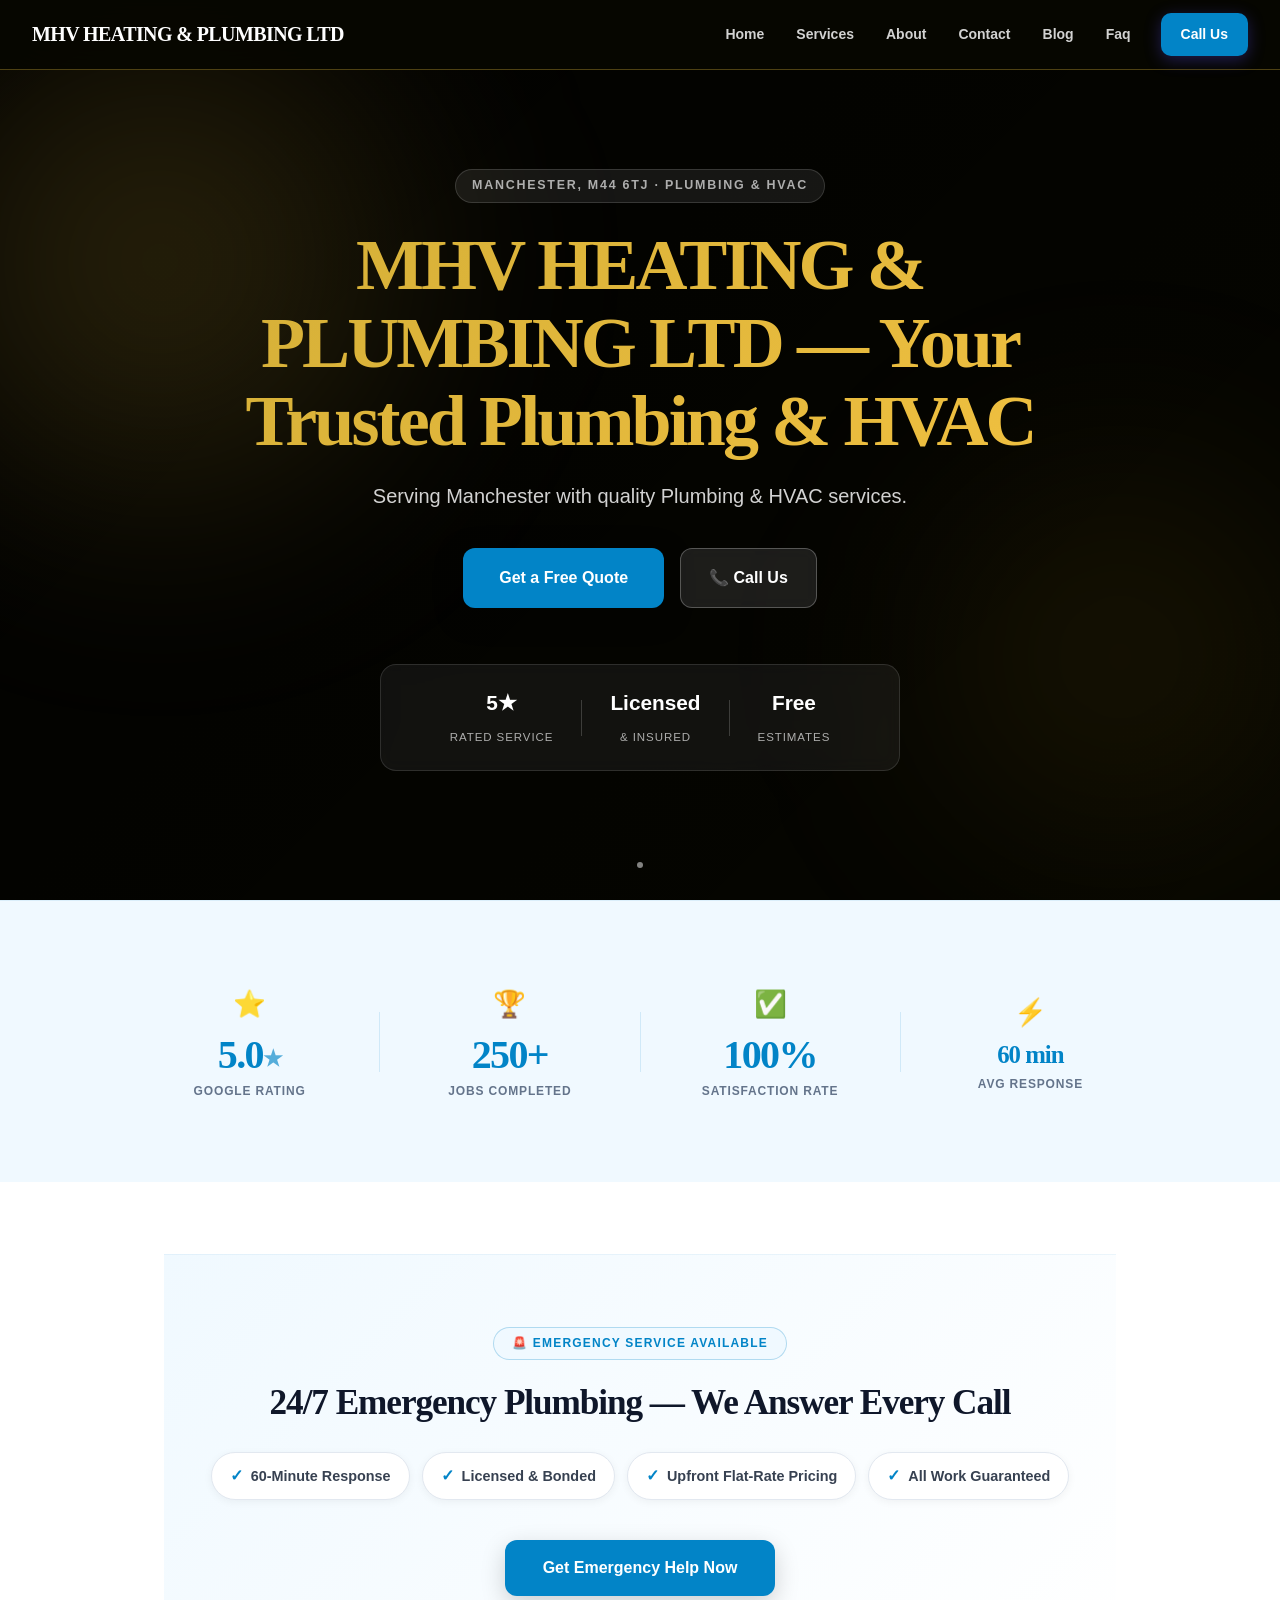
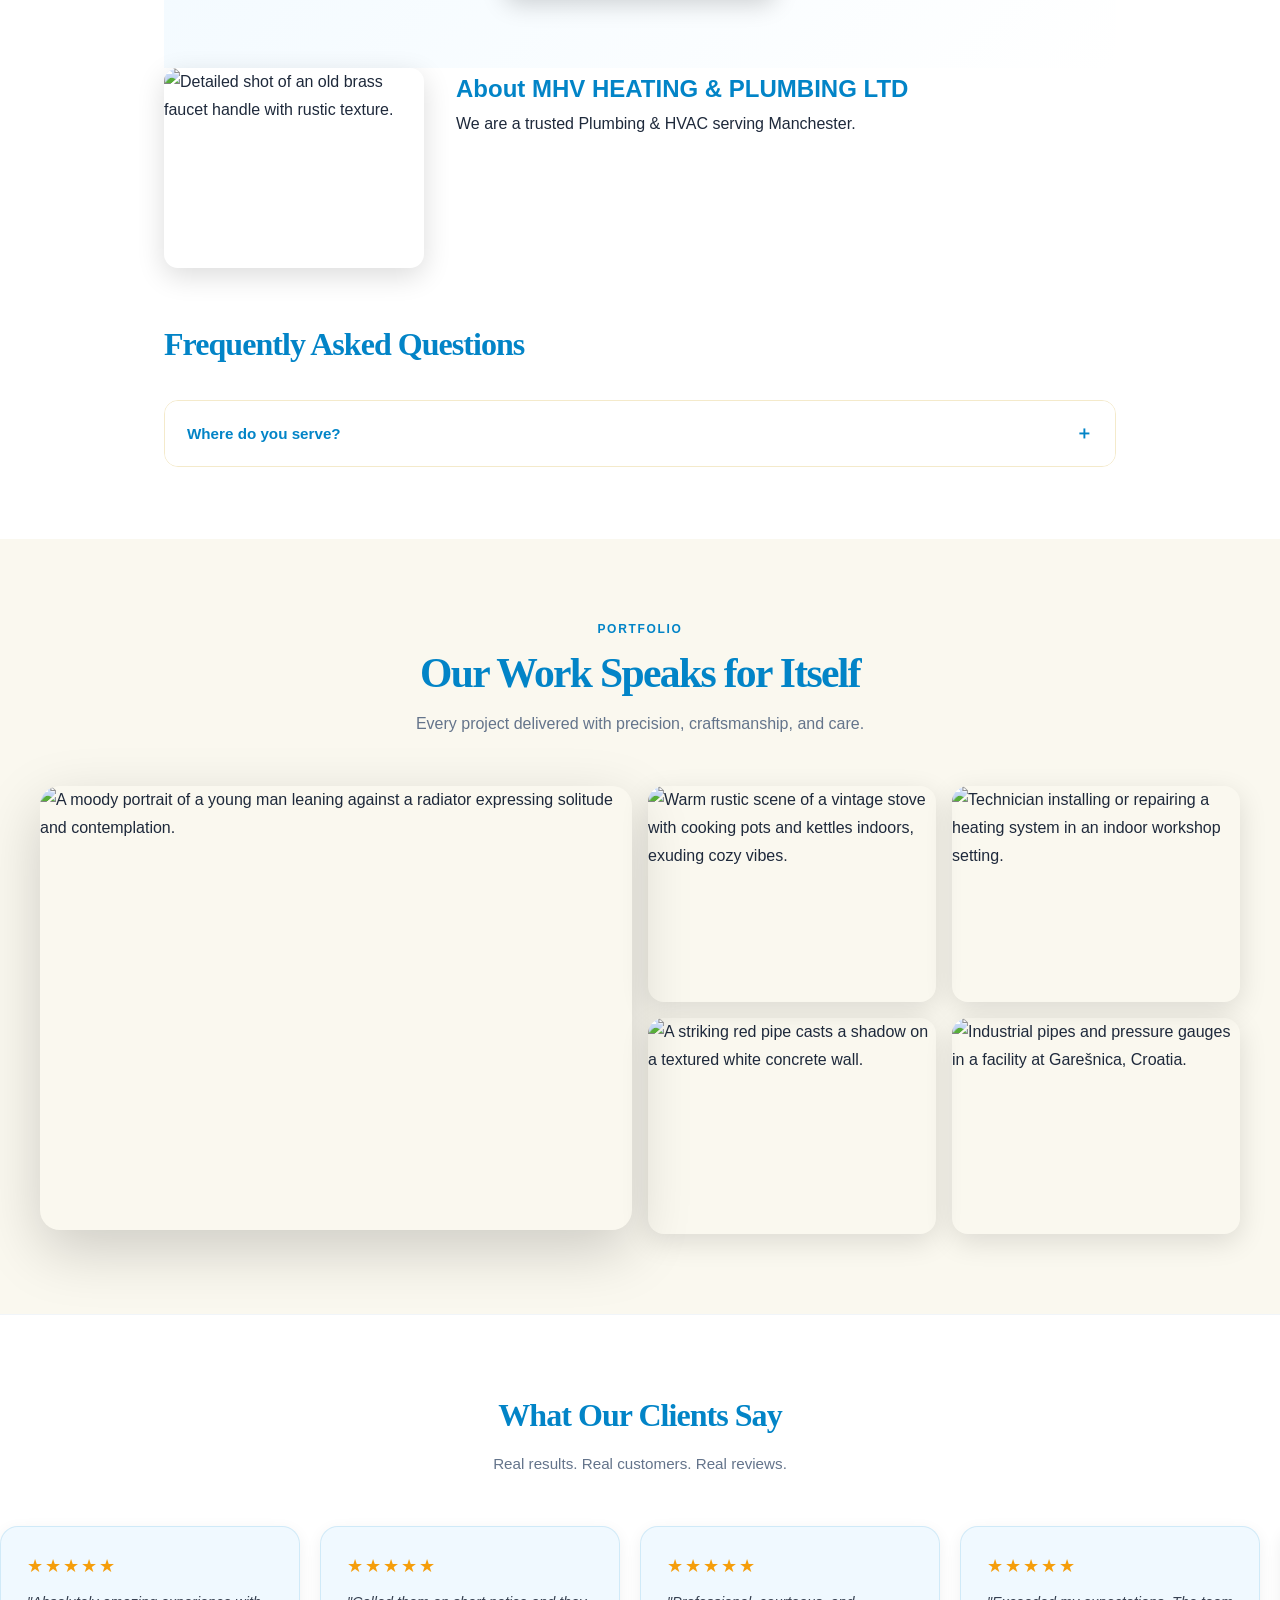
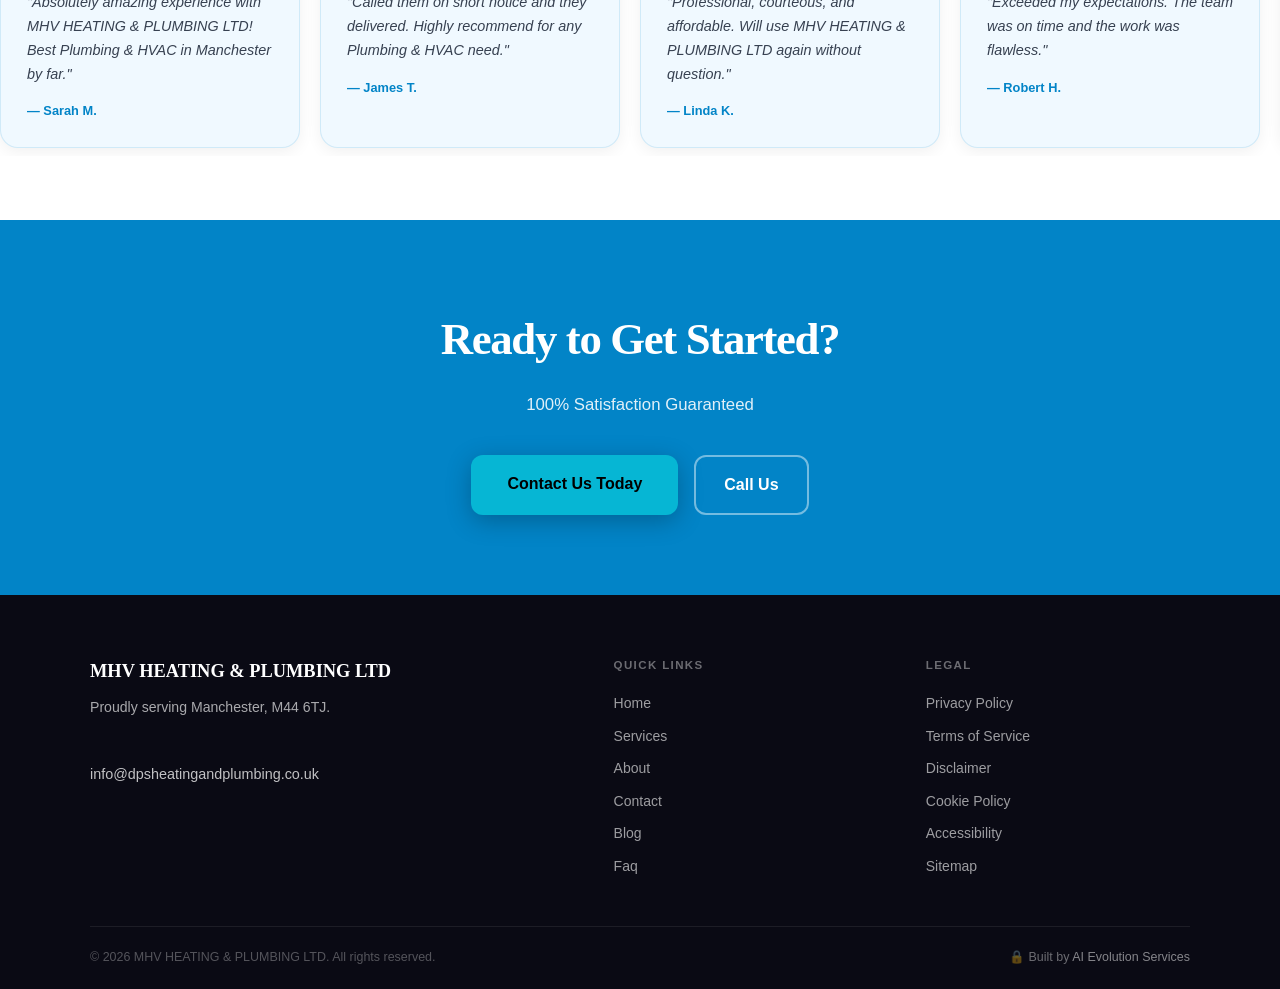
==== index.html @ 5cc23cae "Initial site deployment — Hidden Location Gaps AI Agent" ====
<!DOCTYPE html>
<html lang="en">
<head>
<meta charset="UTF-8">
<meta name="viewport" content="width=device-width, initial-scale=1.0">
<title>MHV HEATING & PLUMBING LTD — Plumbing & HVAC in Manchester</title>
<meta name="description" content="Professional Plumbing & HVAC services in Manchester. Call  today.">
<meta property="og:title" content="MHV HEATING & PLUMBING LTD — Plumbing & HVAC in Manchester">
<meta property="og:description" content="Professional Plumbing & HVAC services in Manchester. Call  today.">
<meta property="og:type" content="website">
<meta property="og:image" content="https://images.pexels.com/photos/6419128/pexels-photo-6419128.jpeg?auto=compress&cs=tinysrgb&dpr=2&h=650&w=940">
<meta name="twitter:card" content="summary_large_image">
<link rel="canonical" href="/index.html">
<meta http-equiv="X-Content-Type-Options" content="nosniff">
<meta http-equiv="X-Frame-Options" content="DENY">
<meta http-equiv="Content-Security-Policy" content="default-src 'self'; script-src 'self' 'unsafe-inline' https://www.googletagmanager.com https://maps.googleapis.com https://cdn.jsdelivr.net https://unpkg.com https://cdnjs.cloudflare.com; style-src 'self' 'unsafe-inline' https://fonts.googleapis.com https://unpkg.com; font-src 'self' https://fonts.gstatic.com; img-src 'self' data: https:; connect-src 'self'; frame-ancestors 'none';">
<meta name="referrer" content="strict-origin-when-cross-origin">
<script type="application/ld+json">{
  "@context": "https://schema.org",
  "@type": "LocalBusiness",
  "name": "MHV HEATING & PLUMBING LTD",
  "telephone": "",
  "email": "info@dpsheatingandplumbing.co.uk",
  "url": "",
  "address": {
    "@type": "PostalAddress",
    "addressLocality": "Manchester",
    "addressRegion": "M44 6TJ",
    "addressCountry": "US"
  },
  "mainEntity": [
    {
      "@type": "Question",
      "name": "Where do you serve?",
      "acceptedAnswer": {
        "@type": "Answer",
        "text": "We serve Manchester and surrounding areas."
      }
    }
  ]
}</script>
<link rel="preconnect" href="https://fonts.googleapis.com">
<link rel="preconnect" href="https://fonts.gstatic.com" crossorigin>
<link href="https://fonts.googleapis.com/css2?family=Playfair+Display:ital,wght@0,700;0,800;0,900;1,700&family=Lato:wght@300;400;700&display=swap" rel="stylesheet">
<link href="https://unpkg.com/aos@2.3.4/dist/aos.css" rel="stylesheet" crossorigin="anonymous">
<link rel="stylesheet" href="style.css">
</head>
<body>
<script src="cookie-consent.js" defer></script>

<!-- ══ NAV ══ -->
<nav class="site-nav" id="siteNav" style="--nav-bg:rgba(7,7,0,0.92);--nav-border:rgba(212,175,55,0.35);">
  <a href="index.html" class="nav-brand">MHV HEATING & PLUMBING LTD</a>
  <div class="nav-links" id="navLinks"><a href="index.html" class="nav-link">Home</a><a href="services.html" class="nav-link">Services</a><a href="about.html" class="nav-link">About</a><a href="contact.html" class="nav-link">Contact</a><a href="blog.html" class="nav-link">Blog</a><a href="faq.html" class="nav-link">Faq</a></div>
  <a href="tel:" class="nav-cta">Call Us</a>
  <button class="nav-hamburger" id="navHamburger" aria-label="Menu">
    <span></span><span></span><span></span>
  </button>
</nav>

<!-- ══ HERO ══ -->
<section class="site-hero" id="heroSection" style="background:linear-gradient(135deg,rgba(0,0,0,0.82) 0%,rgba(0,0,0,0.55) 45%,rgba(0,0,0,0.18) 100%),url('https://images.pexels.com/photos/6419128/pexels-photo-6419128.jpeg?auto=compress&cs=tinysrgb&dpr=2&h=650&w=940') center/cover no-repeat fixed,#070700;">
  <div class="hero-blob b1" style="background:radial-gradient(circle,rgba(212,175,55,0.22) 0%,transparent 70%);"></div><div class="hero-blob b2" style="background:radial-gradient(circle,rgba(180,140,20,0.13) 0%,transparent 70%);"></div>
  <div class="hero-inner">
    <div class="hero-eyebrow" data-anim="eyebrow">Manchester, M44 6TJ · Plumbing & HVAC</div>
    <h1 class="hero-h1" data-anim="h1" style="background:linear-gradient(135deg,#d4af37,#f0c040);-webkit-background-clip:text;-webkit-text-fill-color:transparent;background-clip:text;">MHV HEATING & PLUMBING LTD — Your Trusted Plumbing & HVAC</h1>
    <p class="hero-sub" data-anim="sub">Serving Manchester with quality Plumbing & HVAC services.</p>
    <div class="hero-actions" data-anim="actions">
      <a href="contact.html" class="btn-hero-primary" style="background:#0284c7;">Get a Free Quote</a>
      <a href="tel:" class="btn-hero-ghost">📞 Call Us</a>
    </div>
    <div class="hero-trust" data-anim="trust">
      <div class="trust-item"><strong>5★</strong><span>Rated Service</span></div>
      <div class="trust-sep"></div>
      <div class="trust-item"><strong>Licensed</strong><span>&amp; Insured</span></div>
      <div class="trust-sep"></div>
      <div class="trust-item"><strong>Free</strong><span>Estimates</span></div>
    </div>
  </div>
  <div class="hero-scroll-cue"><div class="scroll-dot"></div></div>
</section>

<section class="stats-strip" data-aos="fade-up">
  <div class="stats-inner">
    <div class="stat-card" data-aos="zoom-in" data-aos-delay="0">
      <div class="stat-icon">⭐</div>
      <div class="stat-num">5.0<span style="font-size:.55em;vertical-align:middle;opacity:.65;">★</span></div>
      <div class="stat-label">Google Rating</div>
    </div>
    <div class="stat-divider"></div>
    <div class="stat-card" data-aos="zoom-in" data-aos-delay="100">
      <div class="stat-icon">🏆</div>
      <div class="stat-num stat-count-up" data-count="250" data-suffix="+">250+</div>
      <div class="stat-label">Jobs Completed</div>
    </div>
    <div class="stat-divider"></div>
    <div class="stat-card" data-aos="zoom-in" data-aos-delay="200">
      <div class="stat-icon">✅</div>
      <div class="stat-num">100%</div>
      <div class="stat-label">Satisfaction Rate</div>
    </div>
    <div class="stat-divider"></div>
    <div class="stat-card" data-aos="zoom-in" data-aos-delay="300">
      <div class="stat-icon">⚡</div>
      <div class="stat-num stat-compact">60 min</div>
      <div class="stat-label">Avg Response</div>
    </div>
  </div>
</section>

<!-- ══ MAIN ══ -->
<main class="page-main">
  <section class="callout-emergency" data-aos="fade-up">
  <div class="callout-inner">
    <div class="callout-badge" style="color:#0284c7;border-color:#0284c744;background:#f0f9ff;">🚨 Emergency Service Available</div>
    <h2 class="callout-h2">24/7 Emergency Plumbing — We Answer Every Call</h2>
    <div class="callout-items"><div class="callout-item"><span class="callout-check" style="color:#0284c7;">✓</span>60-Minute Response</div><div class="callout-item"><span class="callout-check" style="color:#0284c7;">✓</span>Licensed & Bonded</div><div class="callout-item"><span class="callout-check" style="color:#0284c7;">✓</span>Upfront Flat-Rate Pricing</div><div class="callout-item"><span class="callout-check" style="color:#0284c7;">✓</span>All Work Guaranteed</div></div>
    <a href="contact.html" class="callout-cta" style="background:#0284c7;">Get Emergency Help Now</a>
  </div>
</section>
  
  <div data-aos="fade-up" data-aos-delay="60"><div class="hp-text-img-wrap"><img src="https://images.pexels.com/photos/33585897/pexels-photo-33585897.jpeg?auto=compress&cs=tinysrgb&h=650&w=940" alt="Detailed shot of an old brass faucet handle with rustic texture." loading="lazy" class="hp-side-img"><div><h2 style="color:#0284c7;">About MHV HEATING & PLUMBING LTD</h2><p>We are a trusted Plumbing & HVAC serving Manchester.</p></div></div>
</div>
  <section class="faq-section" data-aos="fade-up"><h2 class="faq-h2" style="color:#0284c7;">Frequently Asked Questions</h2><div class="faq-list"><details class="faq-item"><summary class="faq-q" style="color:#0284c7;">Where do you serve?</summary><div class="faq-a">We serve Manchester and surrounding areas.</div></details></div></section>
</main>

<section class="hp-gallery-section" data-aos="fade-up">
  <div class="hp-gallery-header">
    <div class="hp-gallery-tag" style="color:#0284c7;">Portfolio</div>
    <h2 class="hp-gallery-h2" style="color:#0284c7;">Our Work Speaks for Itself</h2>
    <p class="hp-gallery-sub">Every project delivered with precision, craftsmanship, and care.</p>
  </div>
  <div class="hp-bento-grid">
    <div class="hp-bento-feature" data-aos="fade-right"><img src="https://images.pexels.com/photos/8795623/pexels-photo-8795623.jpeg?auto=compress&cs=tinysrgb&dpr=2&h=650&w=940" alt="A moody portrait of a young man leaning against a radiator expressing solitude and contemplation." loading="lazy"><div class="hp-bento-cap">A moody portrait of a young man leaning against a radiator expressing solitude and contemplation.</div></div>
    <div class="hp-bento-thumbs">
      <div class="hp-bento-thumb" data-aos="fade-up"><img src="https://images.pexels.com/photos/36163645/pexels-photo-36163645.jpeg?auto=compress&cs=tinysrgb&dpr=2&h=650&w=940" alt="Warm rustic scene of a vintage stove with cooking pots and kettles indoors, exuding cozy vibes." loading="lazy"><div class="hp-bento-cap">Warm rustic scene of a vintage stove with cooking pots and kettles indoors, exuding cozy vibes.</div></div><div class="hp-bento-thumb" data-aos="fade-up"><img src="https://images.pexels.com/photos/34938439/pexels-photo-34938439.jpeg?auto=compress&cs=tinysrgb&dpr=2&h=650&w=940" alt="Technician installing or repairing a heating system in an indoor workshop setting." loading="lazy"><div class="hp-bento-cap">Technician installing or repairing a heating system in an indoor workshop setting.</div></div><div class="hp-bento-thumb" data-aos="fade-up"><img src="https://images.pexels.com/photos/14714868/pexels-photo-14714868.jpeg?auto=compress&cs=tinysrgb&dpr=2&h=650&w=940" alt="A striking red pipe casts a shadow on a textured white concrete wall." loading="lazy"><div class="hp-bento-cap">A striking red pipe casts a shadow on a textured white concrete wall.</div></div><div class="hp-bento-thumb" data-aos="fade-up"><img src="https://images.pexels.com/photos/19841125/pexels-photo-19841125.jpeg?auto=compress&cs=tinysrgb&dpr=2&h=650&w=940" alt="Industrial pipes and pressure gauges in a facility at Garešnica, Croatia." loading="lazy"><div class="hp-bento-cap">Industrial pipes and pressure gauges in a facility at Garešnica, Croatia.</div></div>
    </div>
  </div>
</section>

<section class="reviews-marquee-section" data-aos="fade-up">
  <div class="reviews-header">
    <h2 class="reviews-h2" style="color:#0284c7;">What Our Clients Say</h2>
    <p class="reviews-sub">Real results. Real customers. Real reviews.</p>
  </div>
  <div class="reviews-track-wrap">
    <div class="reviews-track"><div class="review-card"><div class="review-stars">★★★★★</div><p class="review-text">"Absolutely amazing experience with MHV HEATING & PLUMBING LTD! Best Plumbing & HVAC in Manchester by far."</p><div class="review-author">— Sarah M.</div></div><div class="review-card"><div class="review-stars">★★★★★</div><p class="review-text">"Called them on short notice and they delivered. Highly recommend for any Plumbing & HVAC need."</p><div class="review-author">— James T.</div></div><div class="review-card"><div class="review-stars">★★★★★</div><p class="review-text">"Professional, courteous, and affordable. Will use MHV HEATING & PLUMBING LTD again without question."</p><div class="review-author">— Linda K.</div></div><div class="review-card"><div class="review-stars">★★★★★</div><p class="review-text">"Exceeded my expectations. The team was on time and the work was flawless."</p><div class="review-author">— Robert H.</div></div><div class="review-card"><div class="review-stars">★★★★★</div><p class="review-text">"Best Plumbing & HVAC in Manchester. Fast, clean, and honest pricing every single time."</p><div class="review-author">— Maria G.</div></div><div class="review-card"><div class="review-stars">★★★★★</div><p class="review-text">"I've tried others but MHV HEATING & PLUMBING LTD is on another level. Five stars every time."</p><div class="review-author">— David W.</div></div><div class="review-card"><div class="review-stars">★★★★★</div><p class="review-text">"Absolutely amazing experience with MHV HEATING & PLUMBING LTD! Best Plumbing & HVAC in Manchester by far."</p><div class="review-author">— Sarah M.</div></div><div class="review-card"><div class="review-stars">★★★★★</div><p class="review-text">"Called them on short notice and they delivered. Highly recommend for any Plumbing & HVAC need."</p><div class="review-author">— James T.</div></div><div class="review-card"><div class="review-stars">★★★★★</div><p class="review-text">"Professional, courteous, and affordable. Will use MHV HEATING & PLUMBING LTD again without question."</p><div class="review-author">— Linda K.</div></div><div class="review-card"><div class="review-stars">★★★★★</div><p class="review-text">"Exceeded my expectations. The team was on time and the work was flawless."</p><div class="review-author">— Robert H.</div></div><div class="review-card"><div class="review-stars">★★★★★</div><p class="review-text">"Best Plumbing & HVAC in Manchester. Fast, clean, and honest pricing every single time."</p><div class="review-author">— Maria G.</div></div><div class="review-card"><div class="review-stars">★★★★★</div><p class="review-text">"I've tried others but MHV HEATING & PLUMBING LTD is on another level. Five stars every time."</p><div class="review-author">— David W.</div></div></div>
  </div>
</section>

<!-- ══ CTA ══ -->
<section class="cta-strip" data-aos="fade-up" style="background:#0284c7;">
  <div class="cta-inner">
    <h2 class="cta-h2">Ready to Get Started?</h2>
    <p class="cta-sub">100% Satisfaction Guaranteed</p>
    <div class="cta-acts">
      <a href="contact.html" class="btn-cta-primary" style="background:#06b6d4;color:#000;">Contact Us Today</a>
      <a href="tel:" class="btn-cta-ghost">Call Us</a>
    </div>
  </div>
</section>

<!-- ══ FOOTER ══ -->
<footer class="site-footer">
  <div class="footer-grid">
    <div class="footer-col">
      <div class="footer-brand">MHV HEATING & PLUMBING LTD</div>
      <p class="footer-tagline">Proudly serving Manchester, M44 6TJ.</p>
      <a href="tel:" class="footer-contact"></a>
      <br><a href='mailto:info@dpsheatingandplumbing.co.uk' class='footer-contact'>info@dpsheatingandplumbing.co.uk</a>
    </div>
    <div class="footer-col">
      <div class="footer-col-head">Quick Links</div>
      <div class="footer-links"><a href="index.html" class="footer-link">Home</a><a href="services.html" class="footer-link">Services</a><a href="about.html" class="footer-link">About</a><a href="contact.html" class="footer-link">Contact</a><a href="blog.html" class="footer-link">Blog</a><a href="faq.html" class="footer-link">Faq</a></div>
    </div>
    <div class="footer-col">
      <div class="footer-col-head">Legal</div>
      <div class="footer-links">
        <a href="privacy-policy.html" class="footer-link">Privacy Policy</a>
        <a href="terms.html" class="footer-link">Terms of Service</a>
        <a href="disclaimer.html" class="footer-link">Disclaimer</a>
        <a href="cookies.html" class="footer-link">Cookie Policy</a>
        <a href="accessibility.html" class="footer-link">Accessibility</a>
        <a href="sitemap-page.html" class="footer-link">Sitemap</a>
      </div>
    </div>
  </div>
  <div class="footer-bottom">
    <span>&copy; 2026 MHV HEATING & PLUMBING LTD. All rights reserved.</span>
    <span class="footer-badge">🔒 Built by <a href="https://aievolutionservices.com" target="_blank" rel="noopener" class="footer-badge-link">AI Evolution Services</a></span>
  </div>
</footer>


<div id="hp-lightbox" class="lb-overlay" role="dialog" aria-modal="true" aria-label="Image viewer" aria-hidden="true" style="display:none;"><button class="lb-close" id="lbClose" aria-label="Close">&times;</button><button class="lb-nav lb-prev" id="lbPrev" aria-label="Previous image">&#10094;</button><div class="lb-content"><img id="lbImg" src="" alt="" class="lb-img"><p id="lbCaption" class="lb-caption"></p></div><button class="lb-nav lb-next" id="lbNext" aria-label="Next image">&#10095;</button></div>

<!-- ══ SCRIPTS ══ -->

<script src="https://cdn.jsdelivr.net/npm/gsap@3.12.5/dist/gsap.min.js" crossorigin="anonymous"></script>
<script src="https://cdn.jsdelivr.net/npm/gsap@3.12.5/dist/ScrollTrigger.min.js" crossorigin="anonymous"></script>
<script src="https://unpkg.com/lenis@1.3.3/dist/lenis.min.js" crossorigin="anonymous"></script>
<script src="https://unpkg.com/aos@2.3.4/dist/aos.js" crossorigin="anonymous"></script>
<script>
  /* AOS */
  AOS.init({duration:900,once:true,offset:60});
  /* Lenis smooth scroll */
  if(typeof Lenis!=="undefined"){
    const _lenis=new Lenis({lerp:0.085});
    gsap.ticker.add(t=>_lenis.raf(t*1000));
    gsap.ticker.lagSmoothing(0);
  }
  /* GSAP hero entrance */
  gsap.registerPlugin(ScrollTrigger);
  gsap.timeline({defaults:{ease:"power3.out"}})
    .from('[data-anim="eyebrow"]',{y:24,opacity:0,duration:0.7,delay:0.15})
    .from('[data-anim="h1"]',    {y:56,opacity:0,duration:1.0},"-=0.4")
    .from('[data-anim="sub"]',   {y:32,opacity:0,duration:0.8},"-=0.5")
    .from('[data-anim="actions"]',{y:24,opacity:0,duration:0.6},"-=0.4")
    .from('[data-anim="trust"]', {y:20,opacity:0,duration:0.5},"-=0.3");
  /* Nav scroll glow */
  const _nav=document.getElementById("siteNav");
  const _ns=()=>_nav?.classList.toggle("nav-scrolled",scrollY>50);
  window.addEventListener("scroll",_ns,{passive:true});_ns();
  /* Hamburger */
  document.getElementById("navHamburger")?.addEventListener("click",()=>
    document.getElementById("navLinks")?.classList.toggle("nav-open"));
  /* Vanta */
  // no Vanta on this theme
  
  /* Count-up animation — fires once when stat enters viewport */
  (function(){
    var els=document.querySelectorAll('.stat-count-up[data-count]');
    if(!els.length)return;
    var dur=1800;
    var obs=new IntersectionObserver(function(entries){
      entries.forEach(function(e){
        if(!e.isIntersecting)return;
        obs.unobserve(e.target);
        var el=e.target,target=+el.dataset.count,suffix=el.dataset.suffix||'';
        var start=performance.now();
        function tick(now){
          var prog=Math.min((now-start)/dur,1);
          var ease=1-Math.pow(1-prog,3);
          el.textContent=Math.round(target*ease)+suffix;
          if(prog<1)requestAnimationFrame(tick);
        }
        requestAnimationFrame(tick);
      });
    },{threshold:0.4});
    els.forEach(function(el){obs.observe(el);});
  })();

  /* Lightbox — opens on gallery image click */
  (function(){
    var lb=document.getElementById('hp-lightbox');
    if(!lb)return;
    var lbImg=document.getElementById('lbImg');
    var lbCap=document.getElementById('lbCaption');
    var imgs=[],cur=0;
    function show(){
      lbImg.src=imgs[cur].src;
      lbImg.alt=imgs[cur].alt||'';
      lbCap.textContent=imgs[cur].alt||'';
      lb.setAttribute('aria-hidden','false');
      lb.style.display='flex';
      document.body.style.overflow='hidden';
    }
    function close(){
      lb.setAttribute('aria-hidden','true');
      lb.style.display='none';
      document.body.style.overflow='';
    }
    document.getElementById('lbClose').addEventListener('click',close);
    document.getElementById('lbPrev').addEventListener('click',function(){cur=(cur-1+imgs.length)%imgs.length;show();});
    document.getElementById('lbNext').addEventListener('click',function(){cur=(cur+1)%imgs.length;show();});
    lb.addEventListener('click',function(e){if(e.target===lb)close();});
    document.addEventListener('keydown',function(e){
      if(!lb.style.display||lb.style.display==='none')return;
      if(e.key==='Escape')close();
      if(e.key==='ArrowLeft'){cur=(cur-1+imgs.length)%imgs.length;show();}
      if(e.key==='ArrowRight'){cur=(cur+1)%imgs.length;show();}
    });
    var galleryImgs=[].slice.call(document.querySelectorAll('.hp-bento-feature img,.hp-bento-thumb img'));
    galleryImgs.forEach(function(img,i){
      img.style.cursor='zoom-in';
      img.addEventListener('click',function(){imgs=galleryImgs;cur=i;show();});
    });
  })();

</script>
</body>
</html>
---- style.css ----
/* ═══ Premium Site CSS — Hidden Location Gaps AI Agent by AI Evolution Services ═══ */
*,*::before,*::after{box-sizing:border-box;margin:0;padding:0;}

body{
  font-family:'Lato', sans-serif;
  color:#1e293b;
  background:#ffffff;
  line-height:1.75;
  -webkit-font-smoothing:antialiased;
}

/* ── NAV ── */
.site-nav{
  position:fixed;top:0;left:0;right:0;z-index:1000;
  display:flex;align-items:center;gap:0;
  padding:0 32px;height:70px;
  background:rgba(7,7,0,0.92);
  backdrop-filter:blur(18px);-webkit-backdrop-filter:blur(18px);
  border-bottom:1px solid rgba(212,175,55,0.35);
  transition:background .3s,box-shadow .3s;
}
.site-nav.nav-scrolled{
  background:rgba(0,0,0,0.92);
  box-shadow:0 4px 32px rgba(0,0,0,0.4);
}
.nav-brand{
  font-family:'Playfair Display', Georgia, serif;font-size:1.25rem;font-weight:900;
  color:#fff;text-decoration:none;white-space:nowrap;
  letter-spacing:-0.03em;
}
.nav-links{
  display:flex;gap:4px;margin-left:auto;
}
.nav-link{
  color:rgba(255,255,255,0.82);text-decoration:none;
  font-weight:600;font-size:0.875rem;
  padding:7px 14px;border-radius:8px;
  transition:background .18s,color .18s;
}
.nav-link:hover{color:#fff;background:rgba(255,255,255,0.1);}
.nav-cta{
  margin-left:16px;padding:9px 20px;
  background:#0284c7;color:#fff;
  border-radius:10px;font-weight:700;font-size:0.875rem;
  text-decoration:none;white-space:nowrap;
  transition:opacity .18s,transform .18s;
  box-shadow:0 4px 16px rgba(79,70,229,0.35);
}
.nav-cta:hover{opacity:.88;transform:translateY(-1px);}
.nav-hamburger{
  display:none;flex-direction:column;gap:5px;cursor:pointer;
  background:none;border:none;padding:6px;margin-left:12px;
}
.nav-hamburger span{
  display:block;width:22px;height:2px;
  background:rgba(255,255,255,0.85);border-radius:2px;
  transition:transform .25s;
}

/* ── HERO ── */
.site-hero{
  position:relative;min-height:100vh;
  display:flex;align-items:center;justify-content:center;
  text-align:center;color:#fff;overflow:hidden;
  padding:100px 24px 60px;
}
.hero-blob{
  position:absolute;border-radius:50%;
  filter:blur(90px);pointer-events:none;
  animation:blobFloat 10s ease-in-out infinite alternate;
}
.hero-blob.b1{width:55vw;height:55vw;top:-10%;left:-15%;animation-delay:0s;}
.hero-blob.b2{width:45vw;height:45vw;bottom:-5%;right:-10%;animation-delay:-5s;}
@keyframes blobFloat{from{transform:translate(0,0) scale(1);}to{transform:translate(4%,6%) scale(1.08);}}
.hero-inner{
  position:relative;z-index:2;max-width:860px;width:100%;
}
.hero-eyebrow{
  display:inline-block;
  font-size:0.78rem;font-weight:700;letter-spacing:0.14em;text-transform:uppercase;
  color:rgba(255,255,255,0.65);
  background:rgba(255,255,255,0.08);
  border:1px solid rgba(255,255,255,0.14);
  border-radius:100px;padding:5px 16px;margin-bottom:24px;
}
.hero-h1{
  font-family:'Playfair Display', Georgia, serif;
  font-size:clamp(2.4rem,6vw,4.5rem);
  font-weight:900;line-height:1.08;
  letter-spacing:-0.04em;margin-bottom:20px;
}
.hero-sub{
  font-size:clamp(1rem,2vw,1.25rem);
  opacity:.82;max-width:600px;margin:0 auto 36px;line-height:1.6;
}
.hero-actions{display:flex;gap:16px;justify-content:center;flex-wrap:wrap;margin-bottom:56px;}
.btn-hero-primary{
  display:inline-flex;align-items:center;gap:8px;
  padding:15px 36px;border-radius:12px;
  font-weight:700;font-size:1rem;text-decoration:none;color:#fff;
  box-shadow:0 8px 28px rgba(0,0,0,0.35);
  transition:transform .18s,box-shadow .18s;
}
.btn-hero-primary:hover{transform:translateY(-2px);box-shadow:0 14px 36px rgba(0,0,0,0.45);}
.btn-hero-ghost{
  display:inline-flex;align-items:center;gap:8px;
  padding:15px 28px;border-radius:12px;
  font-weight:600;font-size:1rem;text-decoration:none;
  color:#fff;
  background:rgba(255,255,255,0.1);
  border:1.5px solid rgba(255,255,255,0.25);
  backdrop-filter:blur(8px);
  transition:background .18s,transform .18s;
}
.btn-hero-ghost:hover{background:rgba(255,255,255,0.18);transform:translateY(-2px);}

/* ── TRUST STRIP ── */
.hero-trust{
  display:flex;align-items:center;justify-content:center;gap:0;
  flex-wrap:wrap;gap:8px;
  background:rgba(255,255,255,0.06);
  border:1px solid rgba(255,255,255,0.12);
  border-radius:16px;padding:20px 32px;
  backdrop-filter:blur(8px);
  max-width:520px;margin:0 auto;
}
.trust-item{text-align:center;padding:0 20px;}
.trust-item strong{display:block;font-size:1.3rem;font-weight:900;color:#fff;}
.trust-item span{font-size:0.72rem;opacity:.65;text-transform:uppercase;letter-spacing:.08em;}
.trust-sep{width:1px;height:36px;background:rgba(255,255,255,0.18);}

/* ── SCROLL CUE ── */
.hero-scroll-cue{
  position:absolute;bottom:32px;left:50%;transform:translateX(-50%);
}
.scroll-dot{
  width:6px;height:6px;border-radius:50%;background:#fff;opacity:.5;
  animation:scrollBounce 1.6s ease-in-out infinite;
}
@keyframes scrollBounce{0%,100%{transform:translateY(0);opacity:.5;}50%{transform:translateY(8px);opacity:.9;}}

/* ── MAIN CONTENT ── */
.page-main{max-width:1000px;margin:0 auto;padding:72px 24px;}

/* hp-section (used by _render_sections) */
.hp-section{padding:0;}
.hp-section h2{
  font-family:'Playfair Display', Georgia, serif;
  font-size:clamp(1.5rem,3vw,2.2rem);font-weight:800;
  letter-spacing:-0.03em;margin:0 0 28px;
  background:linear-gradient(135deg,#d4af37,#f0c040);-webkit-background-clip:text;
  -webkit-text-fill-color:transparent;background-clip:text;
}
.hp-section p{margin-bottom:16px;font-size:1rem;color:#1e293b;}

/* hp-card */
.hp-card{
  background:rgba(212,175,55,0.06);
  border:1px solid rgba(212,175,55,0.26);
  border-radius:16px;padding:24px 28px;margin-bottom:16px;
  transition:transform .2s,box-shadow .2s;
}
.hp-card:hover{transform:translateY(-3px);box-shadow:0 12px 32px rgba(0,0,0,.1);}
.hp-card h3{
  font-family:'Playfair Display', Georgia, serif;font-size:1.05rem;font-weight:700;
  color:#0284c7;margin-bottom:10px;
}

/* About page image */
.about-img-wrap{margin-bottom:40px;}
.about-img{width:100%;max-height:400px;object-fit:cover;border-radius:18px;box-shadow:0 20px 60px rgba(0,0,0,.15);}

/* ── PREMIUM BENTO GALLERY ── */
.hp-gallery-section{
  padding:80px 24px;
  background:#faf8ef;
}
.hp-gallery-header{
  text-align:center;max-width:600px;margin:0 auto 48px;
}
.hp-gallery-tag{
  font-size:.75rem;font-weight:800;letter-spacing:.14em;text-transform:uppercase;
  margin-bottom:10px;
}
.hp-gallery-h2{
  font-family:'Playfair Display', Georgia, serif;font-size:clamp(1.7rem,3.5vw,2.6rem);font-weight:900;
  letter-spacing:-0.04em;line-height:1.15;margin-bottom:12px;
}
.hp-gallery-sub{font-size:1rem;color:#64748b;}
.hp-bento-grid{
  display:grid;
  grid-template-columns:1fr 1fr;
  grid-template-rows:auto;
  gap:16px;
  max-width:1200px;
  margin:0 auto;
}
.hp-bento-feature{
  grid-column:1;
  grid-row:1 / span 2;
  position:relative;overflow:hidden;border-radius:20px;
  box-shadow:0 20px 60px rgba(0,0,0,.18);
  aspect-ratio:4/3;
}
.hp-bento-feature img{
  width:100%;height:100%;object-fit:cover;display:block;
  transition:transform .5s ease;
}
.hp-bento-feature:hover img{transform:scale(1.04);}
.hp-bento-thumbs{
  grid-column:2;
  grid-row:1 / span 2;
  display:grid;
  grid-template-columns:1fr 1fr;
  gap:16px;
  align-content:start;
}
.hp-bento-thumb{
  position:relative;overflow:hidden;border-radius:16px;
  box-shadow:0 8px 28px rgba(0,0,0,.12);
  aspect-ratio:4/3;
}
.hp-bento-thumb img{
  width:100%;height:100%;object-fit:cover;display:block;
  transition:transform .4s ease;
}
.hp-bento-thumb:hover img{transform:scale(1.06);}
/* Caption overlay */
.hp-bento-cap{
  position:absolute;bottom:0;left:0;right:0;
  padding:10px 14px;
  background:linear-gradient(transparent,rgba(0,0,0,0.7));
  color:#fff;font-size:.75rem;font-weight:600;
  letter-spacing:.04em;text-transform:capitalize;
  opacity:0;transition:opacity .3s;
}
.hp-bento-feature:hover .hp-bento-cap,
.hp-bento-thumb:hover .hp-bento-cap{opacity:1;}

/* Side image */
.hp-text-img-wrap{display:flex;gap:32px;align-items:flex-start;margin-bottom:28px;}
.hp-side-img{width:260px;min-width:180px;border-radius:14px;object-fit:cover;height:200px;flex-shrink:0;box-shadow:0 8px 28px rgba(0,0,0,.14);}

/* ── STATS STRIP ── */
.stats-strip{background:#f0f9ff;padding:56px 24px;border-top:1px solid #0284c718;}
.stats-inner{
  display:flex;align-items:center;justify-content:center;
  flex-wrap:wrap;max-width:1040px;margin:0 auto;
}
.stat-card{flex:1;min-width:160px;text-align:center;padding:24px 20px;}
.stat-divider{width:1px;height:60px;background:#0284c722;}
.stat-icon{font-size:1.65rem;margin-bottom:8px;}
.stat-num{
  font-family:'Playfair Display', Georgia, serif;font-size:2.5rem;font-weight:900;
  color:#0284c7;letter-spacing:-0.04em;line-height:1;
}
.stat-compact{font-size:1.55rem;}
.stat-label{
  font-size:.75rem;font-weight:700;letter-spacing:.07em;
  text-transform:uppercase;color:#64748b;margin-top:6px;
}

/* ── INDUSTRY CALLOUT ── */
.callout-emergency,.callout-timeline,.callout-comfort,.callout-menu,.callout-booking{
  padding:72px 24px;
  background:linear-gradient(135deg,#f0f9ff 0%,#fff 100%);
  border-top:1px solid #0284c714;
}
.callout-inner{max-width:860px;margin:0 auto;text-align:center;}
.callout-badge{
  display:inline-block;font-size:.75rem;font-weight:800;letter-spacing:.1em;text-transform:uppercase;
  border:1px solid;border-radius:100px;padding:5px 18px;margin-bottom:22px;
}
.callout-h2{
  font-family:'Playfair Display', Georgia, serif;font-size:clamp(1.5rem,3vw,2.2rem);font-weight:900;
  letter-spacing:-0.03em;margin-bottom:28px;color:#0f172a;line-height:1.2;
}
.callout-items{display:flex;flex-wrap:wrap;justify-content:center;gap:12px;margin-bottom:32px;}
.callout-item{
  display:flex;align-items:center;gap:8px;font-size:.9rem;font-weight:600;
  background:#fff;border:1px solid #e2e8f0;border-radius:50px;padding:9px 18px;color:#374151;
  box-shadow:0 2px 8px rgba(0,0,0,.05);
}
.callout-check{font-size:1rem;font-weight:900;}
.callout-cta{
  display:inline-block;padding:14px 38px;border-radius:12px;font-weight:700;font-size:1rem;
  color:#fff;text-decoration:none;transition:transform .18s,box-shadow .18s;
  box-shadow:0 8px 24px rgba(0,0,0,.18);margin-top:8px;
}
.callout-cta:hover{transform:translateY(-2px);box-shadow:0 16px 36px rgba(0,0,0,.25);}
/* Process timeline */
.tl-track{display:flex;flex-wrap:wrap;justify-content:center;gap:24px;margin-bottom:36px;}
.tl-step{display:flex;flex-direction:column;align-items:center;gap:12px;width:160px;}
.tl-num{
  width:46px;height:46px;border-radius:50%;
  display:flex;align-items:center;justify-content:center;
  color:#fff;font-weight:900;font-size:1rem;box-shadow:0 6px 18px rgba(0,0,0,.2);
}
.tl-text{font-size:.88rem;font-weight:600;text-align:center;color:#374151;line-height:1.4;}
/* Comfort pills */
.comfort-grid{display:flex;flex-wrap:wrap;justify-content:center;gap:12px;margin-bottom:28px;}
.comfort-pill{
  background:#fff;border:1px solid;border-radius:50px;
  padding:10px 22px;font-size:.9rem;font-weight:600;color:#374151;
  display:flex;align-items:center;gap:8px;box-shadow:0 2px 8px rgba(0,0,0,.04);
}
/* Menu pills */
.menu-pills{display:flex;flex-wrap:wrap;justify-content:center;gap:10px;margin-bottom:28px;}
.menu-pill{
  color:#fff;border-radius:8px;padding:10px 22px;
  font-size:.9rem;font-weight:700;
}
/* Booking features */
.booking-features{display:flex;flex-wrap:wrap;justify-content:center;gap:20px;margin-bottom:28px;}
.booking-feature{
  display:flex;align-items:center;gap:8px;font-size:.92rem;font-weight:600;
  color:#374151;background:#fff;border:1px solid #e2e8f0;border-radius:50px;
  padding:9px 20px;box-shadow:0 2px 8px rgba(0,0,0,.04);
}
.booking-icon{font-size:1.1rem;}

/* ── REVIEWS MARQUEE ── */
.reviews-marquee-section{padding:72px 0 64px;overflow:hidden;background:#fff;border-top:1px solid #f1f5f9;}
.reviews-header{text-align:center;padding:0 24px;margin-bottom:40px;}
.reviews-h2{font-family:'Playfair Display', Georgia, serif;font-size:clamp(1.5rem,3vw,2rem);font-weight:900;letter-spacing:-0.03em;margin-bottom:8px;}
.reviews-sub{font-size:.95rem;color:#64748b;}
.reviews-track-wrap{overflow:hidden;}
.reviews-track{
  display:flex;gap:20px;width:max-content;
  animation:reviewsScroll 45s linear infinite;
  padding:8px 0;
}
.reviews-track:hover{animation-play-state:paused;}
@keyframes reviewsScroll{from{transform:translateX(0);}to{transform:translateX(-50%);}}
.review-card{
  flex:0 0 300px;background:#f0f9ff;border:1px solid #0284c722;border-radius:18px;
  padding:24px 26px;box-shadow:0 4px 16px rgba(0,0,0,.06);
}
.review-stars{color:#f59e0b;font-size:1.1rem;margin-bottom:10px;letter-spacing:2px;}
.review-text{font-size:.9rem;color:#374151;line-height:1.65;margin-bottom:14px;font-style:italic;}
.review-author{font-size:.8rem;font-weight:700;color:#0284c7;}

/* ── FLOATING CTA ── */
.float-cta{
  position:fixed;bottom:28px;right:24px;z-index:9998;
  display:flex;flex-direction:column;gap:10px;
  animation:floatSlideIn .7s cubic-bezier(.22,.68,0,1.2) 2s both;
}
@keyframes floatSlideIn{from{transform:translateX(140%);opacity:0;}to{transform:translateX(0);opacity:1;}}
.float-btn{
  display:flex;align-items:center;gap:8px;
  padding:12px 20px;border-radius:50px;font-weight:700;font-size:.88rem;
  text-decoration:none;white-space:nowrap;
  box-shadow:0 8px 24px rgba(0,0,0,.3);
  transition:transform .18s,box-shadow .18s;
  color:#fff;letter-spacing:.01em;
}
.float-btn:hover{transform:scale(1.07) translateY(-2px);box-shadow:0 14px 32px rgba(0,0,0,.38);}
.float-call{background:#059669;}
.float-quote{}

/* ── FAQ ── */
.faq-section{margin-top:48px;}
.faq-h2{
  font-family:'Playfair Display', Georgia, serif;font-size:clamp(1.4rem,2.5vw,2rem);font-weight:900;
  letter-spacing:-0.03em;margin-bottom:28px;
}
.faq-list{display:flex;flex-direction:column;gap:8px;}
.faq-item{
  border:1px solid rgba(212,175,55,0.26);border-radius:14px;overflow:hidden;
  transition:box-shadow .2s;
}
.faq-item:hover{box-shadow:0 4px 16px rgba(0,0,0,.07);}
.faq-q{
  padding:17px 22px;font-weight:700;cursor:pointer;
  font-size:.95rem;list-style:none;
  display:flex;justify-content:space-between;align-items:center;
  background:#fff;
}
.faq-q::-webkit-details-marker{display:none;}
.faq-q::after{content:"＋";font-size:1.1rem;transition:transform .25s;}
.faq-item[open] .faq-q::after{content:"－";}
.faq-a{
  padding:0 22px 18px;font-size:.92rem;color:#1e293b;opacity:.88;line-height:1.7;
}

/* ── LIGHTBOX ── */
.lb-overlay{
  position:fixed;inset:0;z-index:99999;
  background:rgba(0,0,0,.93);
  align-items:center;justify-content:center;
  flex-direction:row;gap:20px;
}
.lb-content{display:flex;flex-direction:column;align-items:center;max-width:90vw;}
.lb-img{
  max-height:84vh;max-width:84vw;border-radius:12px;
  object-fit:contain;animation:lbImgIn .2s ease;
}
@keyframes lbImgIn{from{opacity:0;transform:scale(.96);}to{opacity:1;transform:scale(1);}}
.lb-caption{color:rgba(255,255,255,.65);margin-top:12px;font-size:.85rem;text-align:center;}
.lb-close{
  position:fixed;top:18px;right:22px;
  background:rgba(255,255,255,.12);border:1px solid rgba(255,255,255,.2);
  color:#fff;font-size:1.8rem;cursor:pointer;z-index:100000;
  width:44px;height:44px;border-radius:50%;
  display:flex;align-items:center;justify-content:center;
  transition:background .15s;line-height:1;
}
.lb-close:hover{background:rgba(255,255,255,.25);}
.lb-nav{
  background:rgba(255,255,255,.1);border:1.5px solid rgba(255,255,255,.2);
  color:#fff;font-size:1.5rem;border-radius:50%;
  width:52px;height:52px;
  display:flex;align-items:center;justify-content:center;
  cursor:pointer;transition:background .18s;flex-shrink:0;
}
.lb-nav:hover{background:rgba(255,255,255,.22);}

/* ── CTA STRIP ── */
.cta-strip{color:#fff;padding:80px 24px;text-align:center;}
.cta-inner{max-width:720px;margin:0 auto;}
.cta-h2{
  font-family:'Playfair Display', Georgia, serif;font-size:clamp(1.8rem,4vw,2.8rem);
  font-weight:900;letter-spacing:-0.03em;margin-bottom:14px;
}
.cta-sub{font-size:1.05rem;opacity:.88;margin-bottom:36px;line-height:1.6;}
.cta-acts{display:flex;gap:16px;justify-content:center;flex-wrap:wrap;}
.btn-cta-primary{
  display:inline-block;padding:15px 36px;border-radius:12px;
  font-weight:700;font-size:1rem;text-decoration:none;
  transition:transform .18s,box-shadow .18s;
  box-shadow:0 6px 24px rgba(0,0,0,.25);
}
.btn-cta-primary:hover{transform:translateY(-2px);box-shadow:0 12px 32px rgba(0,0,0,.35);}
.btn-cta-ghost{
  display:inline-block;padding:14px 28px;border-radius:12px;
  border:2px solid rgba(255,255,255,.45);color:#fff;font-weight:600;
  font-size:1rem;text-decoration:none;
  transition:background .18s,transform .18s;
}
.btn-cta-ghost:hover{background:rgba(255,255,255,.12);transform:translateY(-2px);}

/* ── FOOTER ── */
.site-footer{
  background:#0a0a14;color:rgba(255,255,255,0.65);
  padding:60px 32px 0;
}
.footer-grid{
  max-width:1100px;margin:0 auto;
  display:grid;grid-template-columns:1.8fr 1fr 1fr;gap:48px;
  padding-bottom:48px;border-bottom:1px solid rgba(255,255,255,0.08);
}
.footer-brand{
  font-family:'Playfair Display', Georgia, serif;font-size:1.15rem;font-weight:900;
  color:#fff;margin-bottom:10px;
}
.footer-tagline{font-size:.88rem;margin-bottom:14px;line-height:1.5;}
.footer-contact{
  font-size:.9rem;color:rgba(255,255,255,.75);text-decoration:none;
  transition:color .15s;
}
.footer-contact:hover{color:#fff;}
.footer-col-head{
  font-size:.72rem;font-weight:700;letter-spacing:.12em;
  text-transform:uppercase;color:rgba(255,255,255,.4);
  margin-bottom:16px;
}
.footer-links{display:flex;flex-direction:column;gap:8px;}
.footer-link{
  font-size:.875rem;color:rgba(255,255,255,.6);text-decoration:none;
  transition:color .15s;
}
.footer-link:hover{color:#fff;}
.footer-bottom{
  max-width:1100px;margin:0 auto;
  display:flex;justify-content:space-between;align-items:center;
  padding:20px 0;font-size:.78rem;color:rgba(255,255,255,.3);
  flex-wrap:wrap;gap:8px;
}
.footer-badge{color:rgba(255,255,255,.4);}
.footer-badge-link{color:rgba(255,255,255,.5);text-decoration:none;}
.footer-badge-link:hover{color:rgba(255,255,255,.8);}

/* ── CONTACT FORM ── */
.contact-form-wrap{padding:60px 24px;background:#fff;}
.contact-form-inner{
  max-width:1000px;margin:0 auto;
  display:grid;grid-template-columns:280px 1fr;gap:48px;align-items:start;
}
.contact-form-left h2{font-family:'Playfair Display', Georgia, serif;}
.cf-detail{font-size:.9rem;margin-bottom:8px;color:#1e293b;}
.cf-detail a{color:#0284c7;text-decoration:none;}
.cf-bot-field{position:absolute;left:-99999px;overflow:hidden;}
.contact-form{display:flex;flex-direction:column;gap:16px;}
.cf-row{display:grid;grid-template-columns:1fr 1fr;gap:16px;}
.cf-group{display:flex;flex-direction:column;gap:4px;}
.cf-group label{font-size:.8rem;font-weight:700;color:#555;}
.cf-group input,.cf-group textarea{
  padding:10px 14px;border:1.5px solid #ddd;border-radius:8px;
  font-size:.93rem;font-family:inherit;transition:border-color .18s;
  outline:none;background:#fafafa;
}
.cf-group input:focus,.cf-group textarea:focus{border-color:#0284c7;background:#fff;}
.cf-group textarea{resize:vertical;min-height:120px;}
.cf-submit{
  padding:14px 32px;background:#0284c7;color:#fff;border:none;border-radius:10px;
  font-size:1rem;font-weight:700;cursor:pointer;
  transition:transform .18s,box-shadow .18s;
  box-shadow:0 6px 20px rgba(0,0,0,.18);align-self:flex-start;
}
.cf-submit:hover{transform:translateY(-2px);box-shadow:0 10px 28px rgba(0,0,0,.25);}
.cf-privacy{font-size:.78rem;color:#999;margin:0;}
.cf-privacy a{color:#0284c7;}

/* ── MOBILE ── */
@media(max-width:768px){
  .nav-links{
    display:none;flex-direction:column;
    position:fixed;top:70px;left:0;right:0;
    background:rgba(10,10,20,0.97);
    padding:20px 24px;gap:4px;
  }
  .nav-links.nav-open{display:flex;}
  .nav-link{padding:12px 16px;border-radius:10px;}
  .nav-hamburger{display:flex;}
  .nav-cta{margin-left:auto;font-size:.8rem;padding:7px 14px;}
  .site-hero{padding:80px 20px 40px;min-height:100svh;}
  .hero-h1{font-size:clamp(2rem,8vw,3rem);}
  .hero-trust{padding:16px 20px;gap:4px;}
  .trust-item{padding:0 10px;}
  .trust-item strong{font-size:1rem;}
  .page-main{padding:48px 20px;}
  .footer-grid{grid-template-columns:1fr;gap:32px;}
  .hp-text-img-wrap{flex-direction:column;}
  .hp-side-img{width:100%;min-width:unset;height:180px;}
  .hp-bento-grid{grid-template-columns:1fr;}
  .hp-bento-feature{grid-row:auto;}
  .hp-bento-thumbs{grid-column:1;grid-row:auto;grid-template-columns:1fr 1fr;}
  .hp-gallery-section{padding:48px 16px;}
  .footer-bottom{justify-content:center;text-align:center;}
  /* Stats */
  .stats-inner{flex-direction:column;gap:0;}
  .stat-divider{width:60%;height:1px;}
  .stat-card{padding:16px 20px;}
  /* Callout */
  .callout-emergency,.callout-timeline,.callout-comfort,.callout-menu,.callout-booking{padding:48px 20px;}
  .tl-track{gap:16px;}
  .tl-step{width:130px;}
  /* Reviews */
  .review-card{flex:0 0 270px;}
  /* Float CTA */
  .float-cta{bottom:16px;right:12px;}
  .float-btn{padding:10px 16px;font-size:.82rem;}
  /* Lightbox */
  .lb-nav{width:42px;height:42px;font-size:1.2rem;}
  /* Contact form */
  .contact-form-inner{grid-template-columns:1fr;gap:24px;}
  .cf-row{grid-template-columns:1fr;}
}
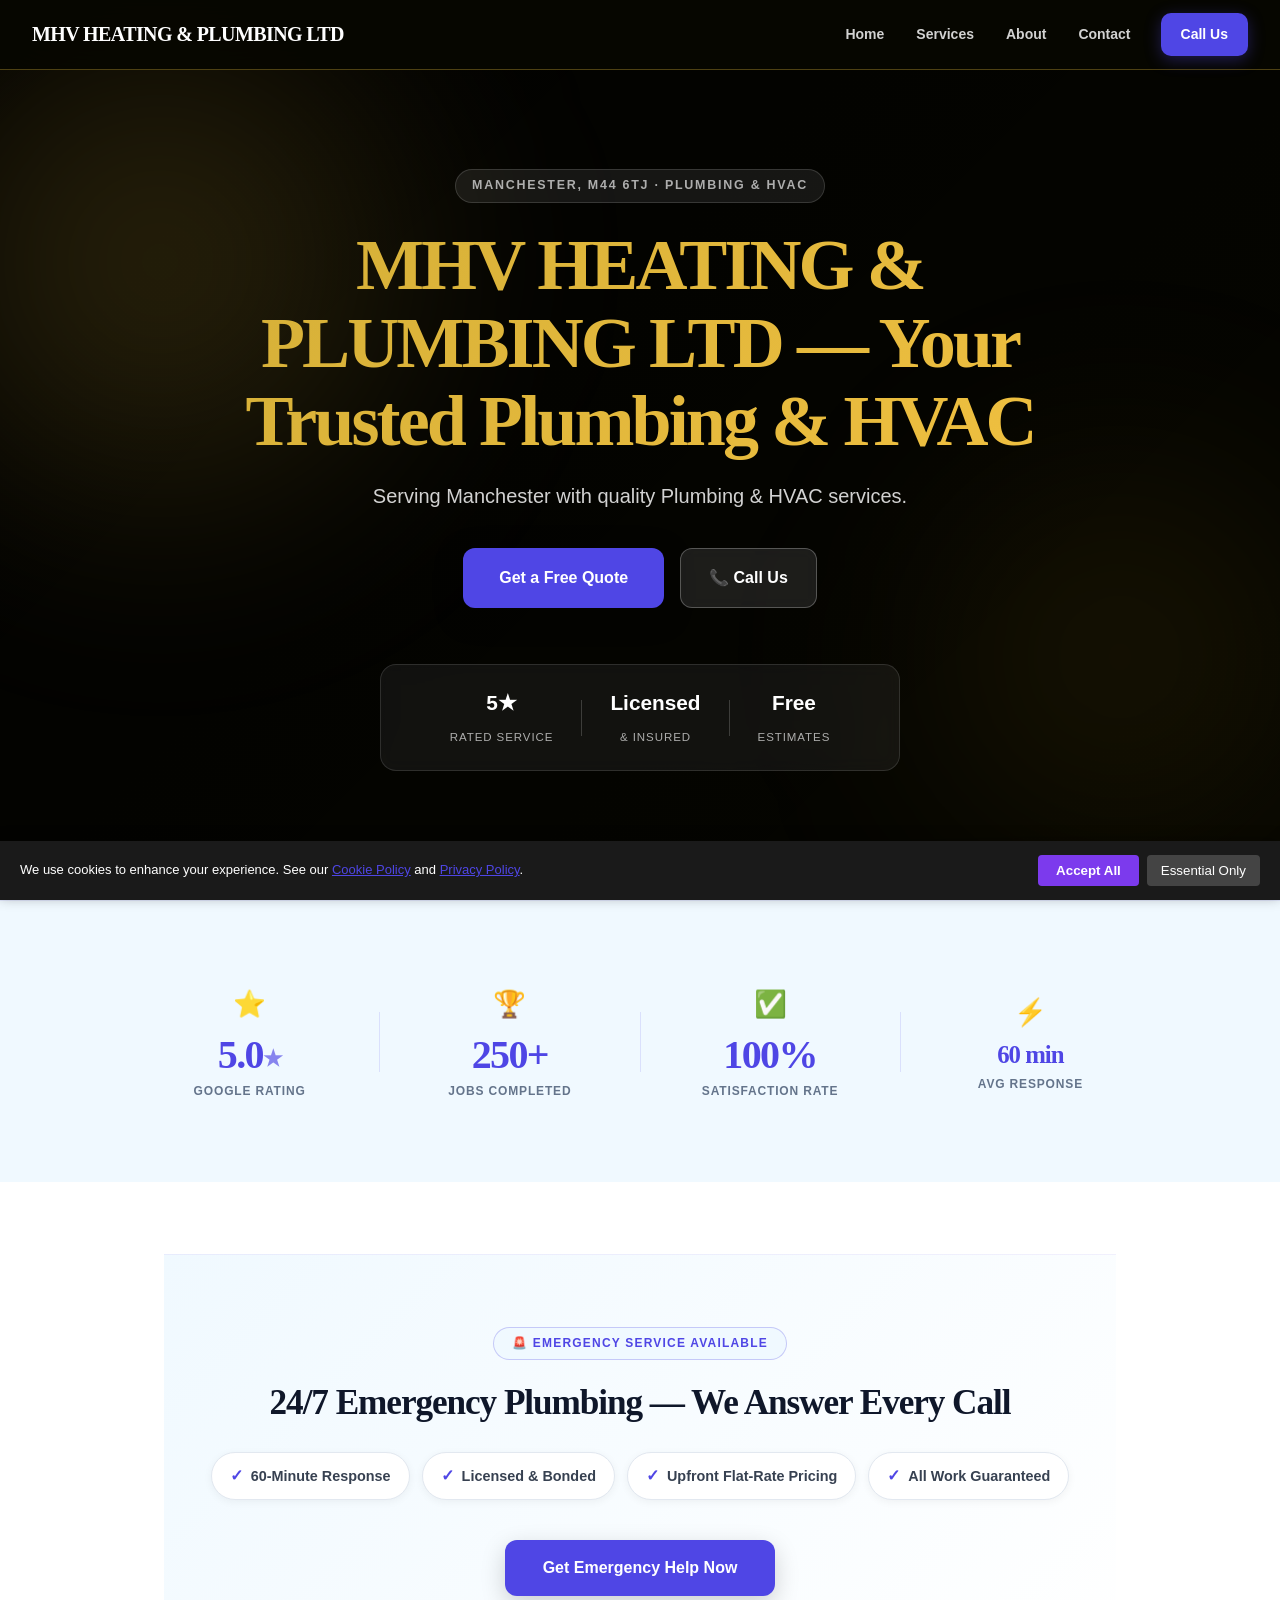
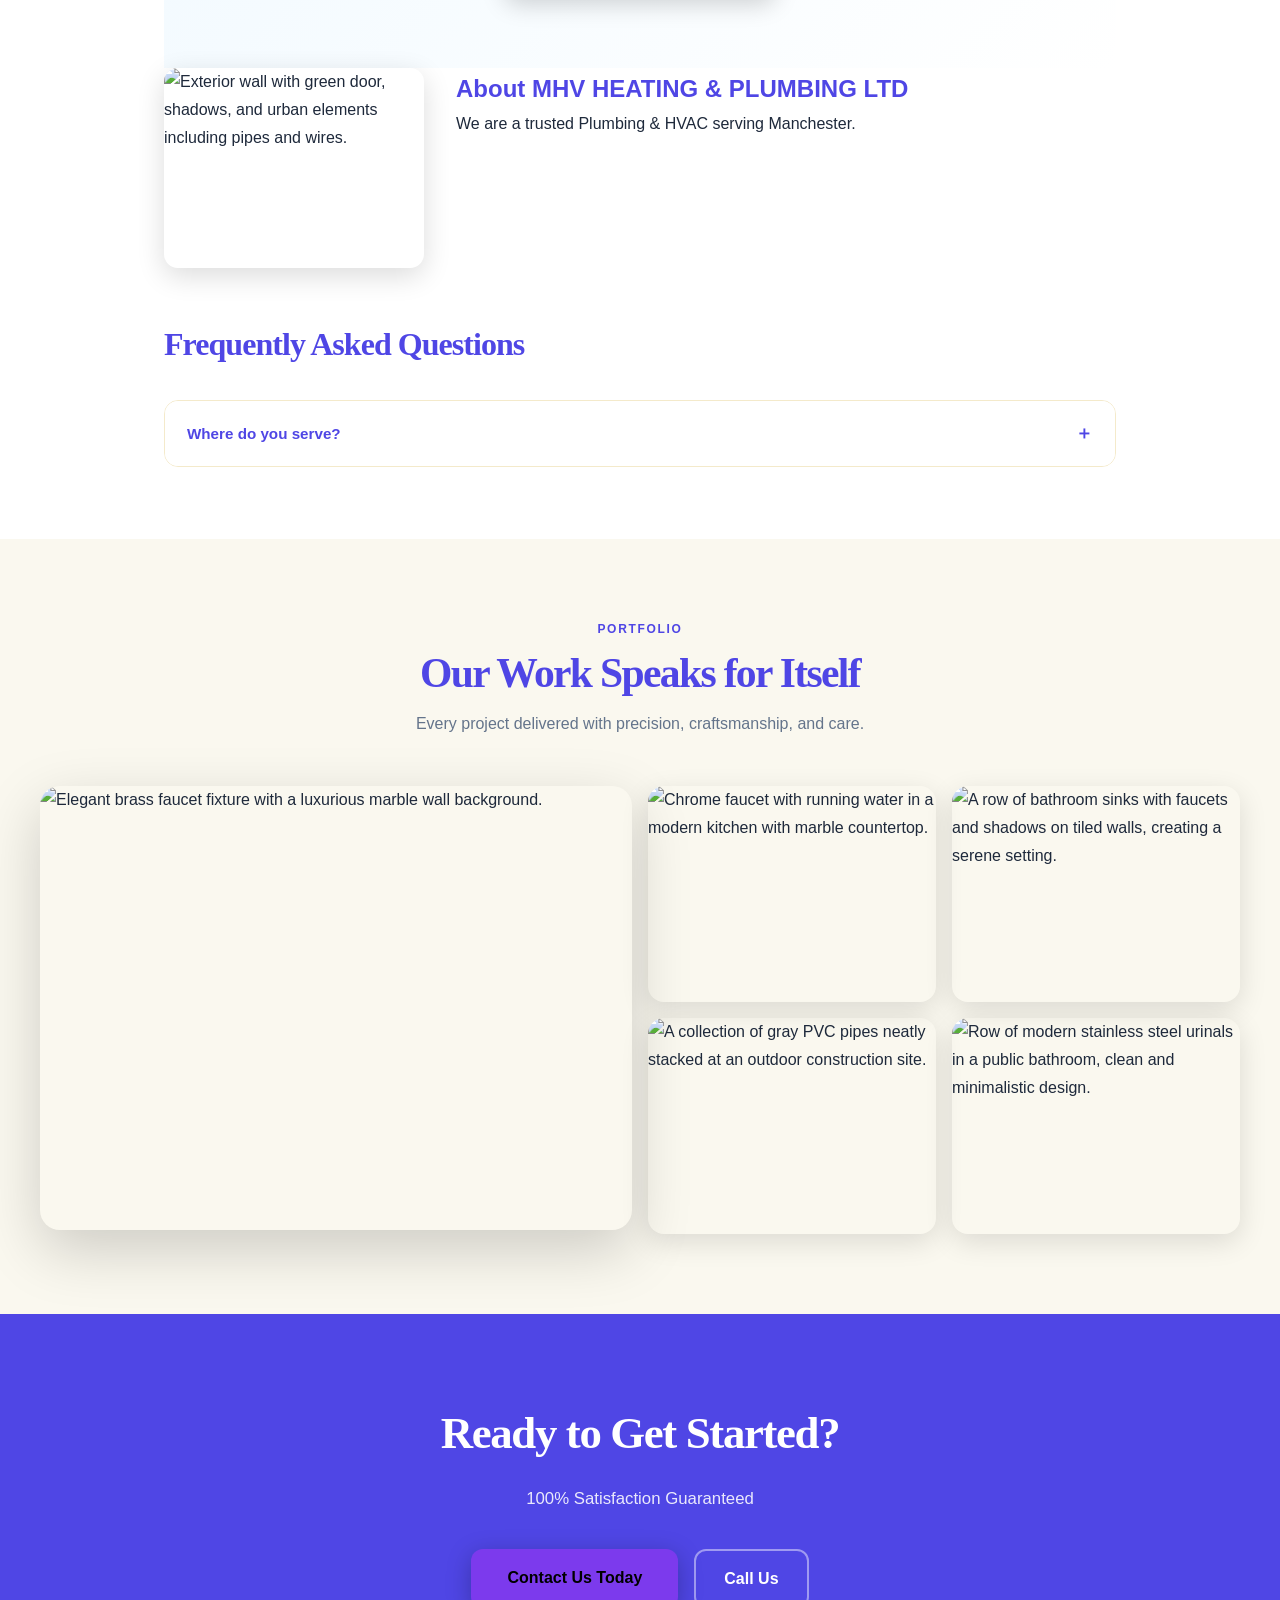
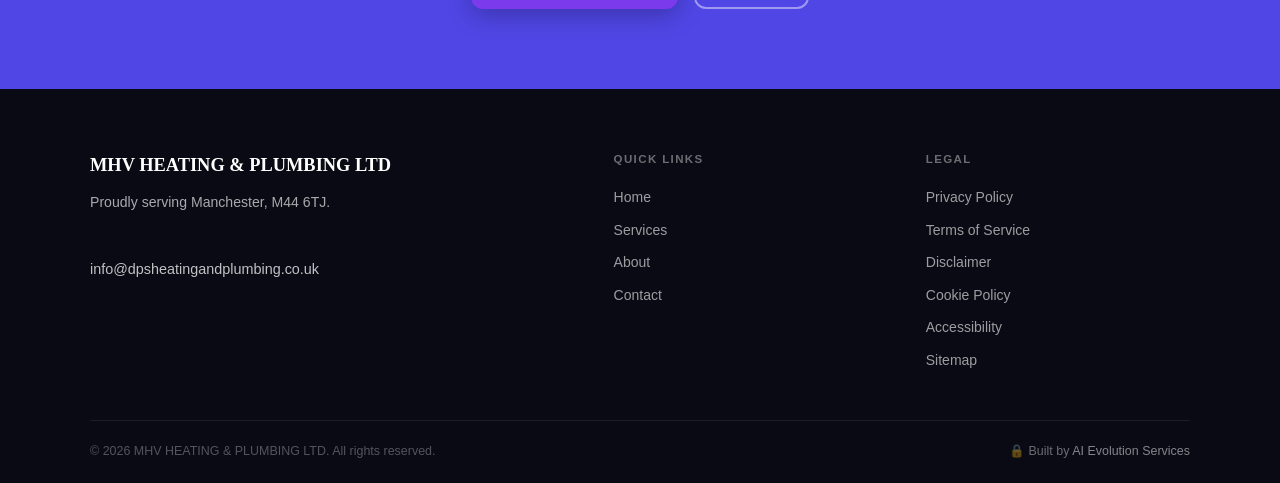
==== commit 4b90120f: "Initial site deployment — Hidden Location Gaps AI Agent" ====
--- a/index.html
+++ b/index.html
@@ -8,7 +8,7 @@
 <meta property="og:title" content="MHV HEATING & PLUMBING LTD — Plumbing & HVAC in Manchester">
 <meta property="og:description" content="Professional Plumbing & HVAC services in Manchester. Call  today.">
 <meta property="og:type" content="website">
-<meta property="og:image" content="https://images.pexels.com/photos/6419128/pexels-photo-6419128.jpeg?auto=compress&cs=tinysrgb&dpr=2&h=650&w=940">
+<meta property="og:image" content="https://images.pexels.com/photos/12492348/pexels-photo-12492348.jpeg?auto=compress&cs=tinysrgb&dpr=2&h=650&w=940">
 <meta name="twitter:card" content="summary_large_image">
 <link rel="canonical" href="/index.html">
 <meta http-equiv="X-Content-Type-Options" content="nosniff">
@@ -51,7 +51,7 @@
 <!-- ══ NAV ══ -->
 <nav class="site-nav" id="siteNav" style="--nav-bg:rgba(7,7,0,0.92);--nav-border:rgba(212,175,55,0.35);">
   <a href="index.html" class="nav-brand">MHV HEATING & PLUMBING LTD</a>
-  <div class="nav-links" id="navLinks"><a href="index.html" class="nav-link">Home</a><a href="services.html" class="nav-link">Services</a><a href="about.html" class="nav-link">About</a><a href="contact.html" class="nav-link">Contact</a><a href="blog.html" class="nav-link">Blog</a><a href="faq.html" class="nav-link">Faq</a></div>
+  <div class="nav-links" id="navLinks"><a href="index.html" class="nav-link">Home</a><a href="services.html" class="nav-link">Services</a><a href="about.html" class="nav-link">About</a><a href="contact.html" class="nav-link">Contact</a></div>
   <a href="tel:" class="nav-cta">Call Us</a>
   <button class="nav-hamburger" id="navHamburger" aria-label="Menu">
     <span></span><span></span><span></span>
@@ -59,14 +59,14 @@
 </nav>
 
 <!-- ══ HERO ══ -->
-<section class="site-hero" id="heroSection" style="background:linear-gradient(135deg,rgba(0,0,0,0.82) 0%,rgba(0,0,0,0.55) 45%,rgba(0,0,0,0.18) 100%),url('https://images.pexels.com/photos/6419128/pexels-photo-6419128.jpeg?auto=compress&cs=tinysrgb&dpr=2&h=650&w=940') center/cover no-repeat fixed,#070700;">
+<section class="site-hero" id="heroSection" style="background:linear-gradient(135deg,rgba(0,0,0,0.82) 0%,rgba(0,0,0,0.55) 45%,rgba(0,0,0,0.18) 100%),url('https://images.pexels.com/photos/12492348/pexels-photo-12492348.jpeg?auto=compress&cs=tinysrgb&dpr=2&h=650&w=940') center/cover no-repeat fixed,#070700;">
   <div class="hero-blob b1" style="background:radial-gradient(circle,rgba(212,175,55,0.22) 0%,transparent 70%);"></div><div class="hero-blob b2" style="background:radial-gradient(circle,rgba(180,140,20,0.13) 0%,transparent 70%);"></div>
   <div class="hero-inner">
     <div class="hero-eyebrow" data-anim="eyebrow">Manchester, M44 6TJ · Plumbing & HVAC</div>
     <h1 class="hero-h1" data-anim="h1" style="background:linear-gradient(135deg,#d4af37,#f0c040);-webkit-background-clip:text;-webkit-text-fill-color:transparent;background-clip:text;">MHV HEATING & PLUMBING LTD — Your Trusted Plumbing & HVAC</h1>
     <p class="hero-sub" data-anim="sub">Serving Manchester with quality Plumbing & HVAC services.</p>
     <div class="hero-actions" data-anim="actions">
-      <a href="contact.html" class="btn-hero-primary" style="background:#0284c7;">Get a Free Quote</a>
+      <a href="contact.html" class="btn-hero-primary" style="background:#4f46e5;">Get a Free Quote</a>
       <a href="tel:" class="btn-hero-ghost">📞 Call Us</a>
     </div>
     <div class="hero-trust" data-anim="trust">
@@ -90,7 +90,7 @@
     <div class="stat-divider"></div>
     <div class="stat-card" data-aos="zoom-in" data-aos-delay="100">
       <div class="stat-icon">🏆</div>
-      <div class="stat-num stat-count-up" data-count="250" data-suffix="+">250+</div>
+      <div class="stat-num" >250+</div>
       <div class="stat-label">Jobs Completed</div>
     </div>
     <div class="stat-divider"></div>
@@ -112,49 +112,41 @@
 <main class="page-main">
   <section class="callout-emergency" data-aos="fade-up">
   <div class="callout-inner">
-    <div class="callout-badge" style="color:#0284c7;border-color:#0284c744;background:#f0f9ff;">🚨 Emergency Service Available</div>
+    <div class="callout-badge" style="color:#4f46e5;border-color:#4f46e544;background:#f0f9ff;">🚨 Emergency Service Available</div>
     <h2 class="callout-h2">24/7 Emergency Plumbing — We Answer Every Call</h2>
-    <div class="callout-items"><div class="callout-item"><span class="callout-check" style="color:#0284c7;">✓</span>60-Minute Response</div><div class="callout-item"><span class="callout-check" style="color:#0284c7;">✓</span>Licensed & Bonded</div><div class="callout-item"><span class="callout-check" style="color:#0284c7;">✓</span>Upfront Flat-Rate Pricing</div><div class="callout-item"><span class="callout-check" style="color:#0284c7;">✓</span>All Work Guaranteed</div></div>
-    <a href="contact.html" class="callout-cta" style="background:#0284c7;">Get Emergency Help Now</a>
+    <div class="callout-items"><div class="callout-item"><span class="callout-check" style="color:#4f46e5;">✓</span>60-Minute Response</div><div class="callout-item"><span class="callout-check" style="color:#4f46e5;">✓</span>Licensed & Bonded</div><div class="callout-item"><span class="callout-check" style="color:#4f46e5;">✓</span>Upfront Flat-Rate Pricing</div><div class="callout-item"><span class="callout-check" style="color:#4f46e5;">✓</span>All Work Guaranteed</div></div>
+    <a href="contact.html" class="callout-cta" style="background:#4f46e5;">Get Emergency Help Now</a>
   </div>
 </section>
   
-  <div data-aos="fade-up" data-aos-delay="60"><div class="hp-text-img-wrap"><img src="https://images.pexels.com/photos/33585897/pexels-photo-33585897.jpeg?auto=compress&cs=tinysrgb&h=650&w=940" alt="Detailed shot of an old brass faucet handle with rustic texture." loading="lazy" class="hp-side-img"><div><h2 style="color:#0284c7;">About MHV HEATING & PLUMBING LTD</h2><p>We are a trusted Plumbing & HVAC serving Manchester.</p></div></div>
+  <div data-aos="fade-up" data-aos-delay="60"><div class="hp-text-img-wrap"><img src="https://images.pexels.com/photos/17497299/pexels-photo-17497299.jpeg?auto=compress&cs=tinysrgb&h=650&w=940" alt="Exterior wall with green door, shadows, and urban elements including pipes and wires." loading="lazy" class="hp-side-img"><div><h2 style="color:#4f46e5;">About MHV HEATING & PLUMBING LTD</h2><p>We are a trusted Plumbing & HVAC serving Manchester.</p></div></div>
 </div>
-  <section class="faq-section" data-aos="fade-up"><h2 class="faq-h2" style="color:#0284c7;">Frequently Asked Questions</h2><div class="faq-list"><details class="faq-item"><summary class="faq-q" style="color:#0284c7;">Where do you serve?</summary><div class="faq-a">We serve Manchester and surrounding areas.</div></details></div></section>
+  <section class="faq-section" data-aos="fade-up"><h2 class="faq-h2" style="color:#4f46e5;">Frequently Asked Questions</h2><div class="faq-list"><details class="faq-item"><summary class="faq-q" style="color:#4f46e5;">Where do you serve?</summary><div class="faq-a">We serve Manchester and surrounding areas.</div></details></div></section>
 </main>
 
 <section class="hp-gallery-section" data-aos="fade-up">
   <div class="hp-gallery-header">
-    <div class="hp-gallery-tag" style="color:#0284c7;">Portfolio</div>
-    <h2 class="hp-gallery-h2" style="color:#0284c7;">Our Work Speaks for Itself</h2>
+    <div class="hp-gallery-tag" style="color:#4f46e5;">Portfolio</div>
+    <h2 class="hp-gallery-h2" style="color:#4f46e5;">Our Work Speaks for Itself</h2>
     <p class="hp-gallery-sub">Every project delivered with precision, craftsmanship, and care.</p>
   </div>
   <div class="hp-bento-grid">
-    <div class="hp-bento-feature" data-aos="fade-right"><img src="https://images.pexels.com/photos/8795623/pexels-photo-8795623.jpeg?auto=compress&cs=tinysrgb&dpr=2&h=650&w=940" alt="A moody portrait of a young man leaning against a radiator expressing solitude and contemplation." loading="lazy"><div class="hp-bento-cap">A moody portrait of a young man leaning against a radiator expressing solitude and contemplation.</div></div>
+    <div class="hp-bento-feature" data-aos="fade-right"><img src="https://images.pexels.com/photos/36650049/pexels-photo-36650049.jpeg?auto=compress&cs=tinysrgb&dpr=2&h=650&w=940" alt="Elegant brass faucet fixture with a luxurious marble wall background." loading="lazy"><div class="hp-bento-cap">Elegant brass faucet fixture with a luxurious marble wall background.</div></div>
     <div class="hp-bento-thumbs">
-      <div class="hp-bento-thumb" data-aos="fade-up"><img src="https://images.pexels.com/photos/36163645/pexels-photo-36163645.jpeg?auto=compress&cs=tinysrgb&dpr=2&h=650&w=940" alt="Warm rustic scene of a vintage stove with cooking pots and kettles indoors, exuding cozy vibes." loading="lazy"><div class="hp-bento-cap">Warm rustic scene of a vintage stove with cooking pots and kettles indoors, exuding cozy vibes.</div></div><div class="hp-bento-thumb" data-aos="fade-up"><img src="https://images.pexels.com/photos/34938439/pexels-photo-34938439.jpeg?auto=compress&cs=tinysrgb&dpr=2&h=650&w=940" alt="Technician installing or repairing a heating system in an indoor workshop setting." loading="lazy"><div class="hp-bento-cap">Technician installing or repairing a heating system in an indoor workshop setting.</div></div><div class="hp-bento-thumb" data-aos="fade-up"><img src="https://images.pexels.com/photos/14714868/pexels-photo-14714868.jpeg?auto=compress&cs=tinysrgb&dpr=2&h=650&w=940" alt="A striking red pipe casts a shadow on a textured white concrete wall." loading="lazy"><div class="hp-bento-cap">A striking red pipe casts a shadow on a textured white concrete wall.</div></div><div class="hp-bento-thumb" data-aos="fade-up"><img src="https://images.pexels.com/photos/19841125/pexels-photo-19841125.jpeg?auto=compress&cs=tinysrgb&dpr=2&h=650&w=940" alt="Industrial pipes and pressure gauges in a facility at Garešnica, Croatia." loading="lazy"><div class="hp-bento-cap">Industrial pipes and pressure gauges in a facility at Garešnica, Croatia.</div></div>
-    </div>
-  </div>
-</section>
-
-<section class="reviews-marquee-section" data-aos="fade-up">
-  <div class="reviews-header">
-    <h2 class="reviews-h2" style="color:#0284c7;">What Our Clients Say</h2>
-    <p class="reviews-sub">Real results. Real customers. Real reviews.</p>
-  </div>
-  <div class="reviews-track-wrap">
-    <div class="reviews-track"><div class="review-card"><div class="review-stars">★★★★★</div><p class="review-text">"Absolutely amazing experience with MHV HEATING & PLUMBING LTD! Best Plumbing & HVAC in Manchester by far."</p><div class="review-author">— Sarah M.</div></div><div class="review-card"><div class="review-stars">★★★★★</div><p class="review-text">"Called them on short notice and they delivered. Highly recommend for any Plumbing & HVAC need."</p><div class="review-author">— James T.</div></div><div class="review-card"><div class="review-stars">★★★★★</div><p class="review-text">"Professional, courteous, and affordable. Will use MHV HEATING & PLUMBING LTD again without question."</p><div class="review-author">— Linda K.</div></div><div class="review-card"><div class="review-stars">★★★★★</div><p class="review-text">"Exceeded my expectations. The team was on time and the work was flawless."</p><div class="review-author">— Robert H.</div></div><div class="review-card"><div class="review-stars">★★★★★</div><p class="review-text">"Best Plumbing & HVAC in Manchester. Fast, clean, and honest pricing every single time."</p><div class="review-author">— Maria G.</div></div><div class="review-card"><div class="review-stars">★★★★★</div><p class="review-text">"I've tried others but MHV HEATING & PLUMBING LTD is on another level. Five stars every time."</p><div class="review-author">— David W.</div></div><div class="review-card"><div class="review-stars">★★★★★</div><p class="review-text">"Absolutely amazing experience with MHV HEATING & PLUMBING LTD! Best Plumbing & HVAC in Manchester by far."</p><div class="review-author">— Sarah M.</div></div><div class="review-card"><div class="review-stars">★★★★★</div><p class="review-text">"Called them on short notice and they delivered. Highly recommend for any Plumbing & HVAC need."</p><div class="review-author">— James T.</div></div><div class="review-card"><div class="review-stars">★★★★★</div><p class="review-text">"Professional, courteous, and affordable. Will use MHV HEATING & PLUMBING LTD again without question."</p><div class="review-author">— Linda K.</div></div><div class="review-card"><div class="review-stars">★★★★★</div><p class="review-text">"Exceeded my expectations. The team was on time and the work was flawless."</p><div class="review-author">— Robert H.</div></div><div class="review-card"><div class="review-stars">★★★★★</div><p class="review-text">"Best Plumbing & HVAC in Manchester. Fast, clean, and honest pricing every single time."</p><div class="review-author">— Maria G.</div></div><div class="review-card"><div class="review-stars">★★★★★</div><p class="review-text">"I've tried others but MHV HEATING & PLUMBING LTD is on another level. Five stars every time."</p><div class="review-author">— David W.</div></div></div>
-  </div>
-</section>
+      <div class="hp-bento-thumb" data-aos="fade-up"><img src="https://images.pexels.com/photos/34295401/pexels-photo-34295401.jpeg?auto=compress&cs=tinysrgb&dpr=2&h=650&w=940" alt="Chrome faucet with running water in a modern kitchen with marble countertop." loading="lazy"><div class="hp-bento-cap">Chrome faucet with running water in a modern kitchen with marble countertop.</div></div><div class="hp-bento-thumb" data-aos="fade-up"><img src="https://images.pexels.com/photos/6218888/pexels-photo-6218888.jpeg?auto=compress&cs=tinysrgb&dpr=2&h=650&w=940" alt="A row of bathroom sinks with faucets and shadows on tiled walls, creating a serene setting." loading="lazy"><div class="hp-bento-cap">A row of bathroom sinks with faucets and shadows on tiled walls, creating a serene setting.</div></div><div class="hp-bento-thumb" data-aos="fade-up"><img src="https://images.pexels.com/photos/29301874/pexels-photo-29301874.jpeg?auto=compress&cs=tinysrgb&dpr=2&h=650&w=940" alt="A collection of gray PVC pipes neatly stacked at an outdoor construction site." loading="lazy"><div class="hp-bento-cap">A collection of gray PVC pipes neatly stacked at an outdoor construction site.</div></div><div class="hp-bento-thumb" data-aos="fade-up"><img src="https://images.pexels.com/photos/29318090/pexels-photo-29318090.jpeg?auto=compress&cs=tinysrgb&dpr=2&h=650&w=940" alt="Row of modern stainless steel urinals in a public bathroom, clean and minimalistic design." loading="lazy"><div class="hp-bento-cap">Row of modern stainless steel urinals in a public bathroom, clean and minimalistic design.</div></div>
+    </div>
+  </div>
+</section>
+
+
 
 <!-- ══ CTA ══ -->
-<section class="cta-strip" data-aos="fade-up" style="background:#0284c7;">
+<section class="cta-strip" data-aos="fade-up" style="background:#4f46e5;">
   <div class="cta-inner">
     <h2 class="cta-h2">Ready to Get Started?</h2>
     <p class="cta-sub">100% Satisfaction Guaranteed</p>
     <div class="cta-acts">
-      <a href="contact.html" class="btn-cta-primary" style="background:#06b6d4;color:#000;">Contact Us Today</a>
+      <a href="contact.html" class="btn-cta-primary" style="background:#7c3aed;color:#000;">Contact Us Today</a>
       <a href="tel:" class="btn-cta-ghost">Call Us</a>
     </div>
   </div>
@@ -171,7 +163,7 @@
     </div>
     <div class="footer-col">
       <div class="footer-col-head">Quick Links</div>
-      <div class="footer-links"><a href="index.html" class="footer-link">Home</a><a href="services.html" class="footer-link">Services</a><a href="about.html" class="footer-link">About</a><a href="contact.html" class="footer-link">Contact</a><a href="blog.html" class="footer-link">Blog</a><a href="faq.html" class="footer-link">Faq</a></div>
+      <div class="footer-links"><a href="index.html" class="footer-link">Home</a><a href="services.html" class="footer-link">Services</a><a href="about.html" class="footer-link">About</a><a href="contact.html" class="footer-link">Contact</a></div>
     </div>
     <div class="footer-col">
       <div class="footer-col-head">Legal</div>
@@ -192,7 +184,7 @@
 </footer>
 
 
-<div id="hp-lightbox" class="lb-overlay" role="dialog" aria-modal="true" aria-label="Image viewer" aria-hidden="true" style="display:none;"><button class="lb-close" id="lbClose" aria-label="Close">&times;</button><button class="lb-nav lb-prev" id="lbPrev" aria-label="Previous image">&#10094;</button><div class="lb-content"><img id="lbImg" src="" alt="" class="lb-img"><p id="lbCaption" class="lb-caption"></p></div><button class="lb-nav lb-next" id="lbNext" aria-label="Next image">&#10095;</button></div>
+
 
 <!-- ══ SCRIPTS ══ -->
 
@@ -227,66 +219,6 @@
   /* Vanta */
   // no Vanta on this theme
   
-  /* Count-up animation — fires once when stat enters viewport */
-  (function(){
-    var els=document.querySelectorAll('.stat-count-up[data-count]');
-    if(!els.length)return;
-    var dur=1800;
-    var obs=new IntersectionObserver(function(entries){
-      entries.forEach(function(e){
-        if(!e.isIntersecting)return;
-        obs.unobserve(e.target);
-        var el=e.target,target=+el.dataset.count,suffix=el.dataset.suffix||'';
-        var start=performance.now();
-        function tick(now){
-          var prog=Math.min((now-start)/dur,1);
-          var ease=1-Math.pow(1-prog,3);
-          el.textContent=Math.round(target*ease)+suffix;
-          if(prog<1)requestAnimationFrame(tick);
-        }
-        requestAnimationFrame(tick);
-      });
-    },{threshold:0.4});
-    els.forEach(function(el){obs.observe(el);});
-  })();
-
-  /* Lightbox — opens on gallery image click */
-  (function(){
-    var lb=document.getElementById('hp-lightbox');
-    if(!lb)return;
-    var lbImg=document.getElementById('lbImg');
-    var lbCap=document.getElementById('lbCaption');
-    var imgs=[],cur=0;
-    function show(){
-      lbImg.src=imgs[cur].src;
-      lbImg.alt=imgs[cur].alt||'';
-      lbCap.textContent=imgs[cur].alt||'';
-      lb.setAttribute('aria-hidden','false');
-      lb.style.display='flex';
-      document.body.style.overflow='hidden';
-    }
-    function close(){
-      lb.setAttribute('aria-hidden','true');
-      lb.style.display='none';
-      document.body.style.overflow='';
-    }
-    document.getElementById('lbClose').addEventListener('click',close);
-    document.getElementById('lbPrev').addEventListener('click',function(){cur=(cur-1+imgs.length)%imgs.length;show();});
-    document.getElementById('lbNext').addEventListener('click',function(){cur=(cur+1)%imgs.length;show();});
-    lb.addEventListener('click',function(e){if(e.target===lb)close();});
-    document.addEventListener('keydown',function(e){
-      if(!lb.style.display||lb.style.display==='none')return;
-      if(e.key==='Escape')close();
-      if(e.key==='ArrowLeft'){cur=(cur-1+imgs.length)%imgs.length;show();}
-      if(e.key==='ArrowRight'){cur=(cur+1)%imgs.length;show();}
-    });
-    var galleryImgs=[].slice.call(document.querySelectorAll('.hp-bento-feature img,.hp-bento-thumb img'));
-    galleryImgs.forEach(function(img,i){
-      img.style.cursor='zoom-in';
-      img.addEventListener('click',function(){imgs=galleryImgs;cur=i;show();});
-    });
-  })();
-
 </script>
 </body>
 </html>
--- a/style.css
+++ b/style.css
@@ -41,7 +41,7 @@
 .nav-link:hover{color:#fff;background:rgba(255,255,255,0.1);}
 .nav-cta{
   margin-left:16px;padding:9px 20px;
-  background:#0284c7;color:#fff;
+  background:#4f46e5;color:#fff;
   border-radius:10px;font-weight:700;font-size:0.875rem;
   text-decoration:none;white-space:nowrap;
   transition:opacity .18s,transform .18s;
@@ -164,7 +164,7 @@
 .hp-card:hover{transform:translateY(-3px);box-shadow:0 12px 32px rgba(0,0,0,.1);}
 .hp-card h3{
   font-family:'Playfair Display', Georgia, serif;font-size:1.05rem;font-weight:700;
-  color:#0284c7;margin-bottom:10px;
+  color:#4f46e5;margin-bottom:10px;
 }
 
 /* About page image */
@@ -243,17 +243,17 @@
 .hp-side-img{width:260px;min-width:180px;border-radius:14px;object-fit:cover;height:200px;flex-shrink:0;box-shadow:0 8px 28px rgba(0,0,0,.14);}
 
 /* ── STATS STRIP ── */
-.stats-strip{background:#f0f9ff;padding:56px 24px;border-top:1px solid #0284c718;}
+.stats-strip{background:#f0f9ff;padding:56px 24px;border-top:1px solid #4f46e518;}
 .stats-inner{
   display:flex;align-items:center;justify-content:center;
   flex-wrap:wrap;max-width:1040px;margin:0 auto;
 }
 .stat-card{flex:1;min-width:160px;text-align:center;padding:24px 20px;}
-.stat-divider{width:1px;height:60px;background:#0284c722;}
+.stat-divider{width:1px;height:60px;background:#4f46e522;}
 .stat-icon{font-size:1.65rem;margin-bottom:8px;}
 .stat-num{
   font-family:'Playfair Display', Georgia, serif;font-size:2.5rem;font-weight:900;
-  color:#0284c7;letter-spacing:-0.04em;line-height:1;
+  color:#4f46e5;letter-spacing:-0.04em;line-height:1;
 }
 .stat-compact{font-size:1.55rem;}
 .stat-label{
@@ -265,7 +265,7 @@
 .callout-emergency,.callout-timeline,.callout-comfort,.callout-menu,.callout-booking{
   padding:72px 24px;
   background:linear-gradient(135deg,#f0f9ff 0%,#fff 100%);
-  border-top:1px solid #0284c714;
+  border-top:1px solid #4f46e514;
 }
 .callout-inner{max-width:860px;margin:0 auto;text-align:center;}
 .callout-badge{
@@ -334,12 +334,12 @@
 .reviews-track:hover{animation-play-state:paused;}
 @keyframes reviewsScroll{from{transform:translateX(0);}to{transform:translateX(-50%);}}
 .review-card{
-  flex:0 0 300px;background:#f0f9ff;border:1px solid #0284c722;border-radius:18px;
+  flex:0 0 300px;background:#f0f9ff;border:1px solid #4f46e522;border-radius:18px;
   padding:24px 26px;box-shadow:0 4px 16px rgba(0,0,0,.06);
 }
 .review-stars{color:#f59e0b;font-size:1.1rem;margin-bottom:10px;letter-spacing:2px;}
 .review-text{font-size:.9rem;color:#374151;line-height:1.65;margin-bottom:14px;font-style:italic;}
-.review-author{font-size:.8rem;font-weight:700;color:#0284c7;}
+.review-author{font-size:.8rem;font-weight:700;color:#4f46e5;}
 
 /* ── FLOATING CTA ── */
 .float-cta{
@@ -490,7 +490,7 @@
 }
 .contact-form-left h2{font-family:'Playfair Display', Georgia, serif;}
 .cf-detail{font-size:.9rem;margin-bottom:8px;color:#1e293b;}
-.cf-detail a{color:#0284c7;text-decoration:none;}
+.cf-detail a{color:#4f46e5;text-decoration:none;}
 .cf-bot-field{position:absolute;left:-99999px;overflow:hidden;}
 .contact-form{display:flex;flex-direction:column;gap:16px;}
 .cf-row{display:grid;grid-template-columns:1fr 1fr;gap:16px;}
@@ -501,17 +501,17 @@
   font-size:.93rem;font-family:inherit;transition:border-color .18s;
   outline:none;background:#fafafa;
 }
-.cf-group input:focus,.cf-group textarea:focus{border-color:#0284c7;background:#fff;}
+.cf-group input:focus,.cf-group textarea:focus{border-color:#4f46e5;background:#fff;}
 .cf-group textarea{resize:vertical;min-height:120px;}
 .cf-submit{
-  padding:14px 32px;background:#0284c7;color:#fff;border:none;border-radius:10px;
+  padding:14px 32px;background:#4f46e5;color:#fff;border:none;border-radius:10px;
   font-size:1rem;font-weight:700;cursor:pointer;
   transition:transform .18s,box-shadow .18s;
   box-shadow:0 6px 20px rgba(0,0,0,.18);align-self:flex-start;
 }
 .cf-submit:hover{transform:translateY(-2px);box-shadow:0 10px 28px rgba(0,0,0,.25);}
 .cf-privacy{font-size:.78rem;color:#999;margin:0;}
-.cf-privacy a{color:#0284c7;}
+.cf-privacy a{color:#4f46e5;}
 
 /* ── MOBILE ── */
 @media(max-width:768px){
